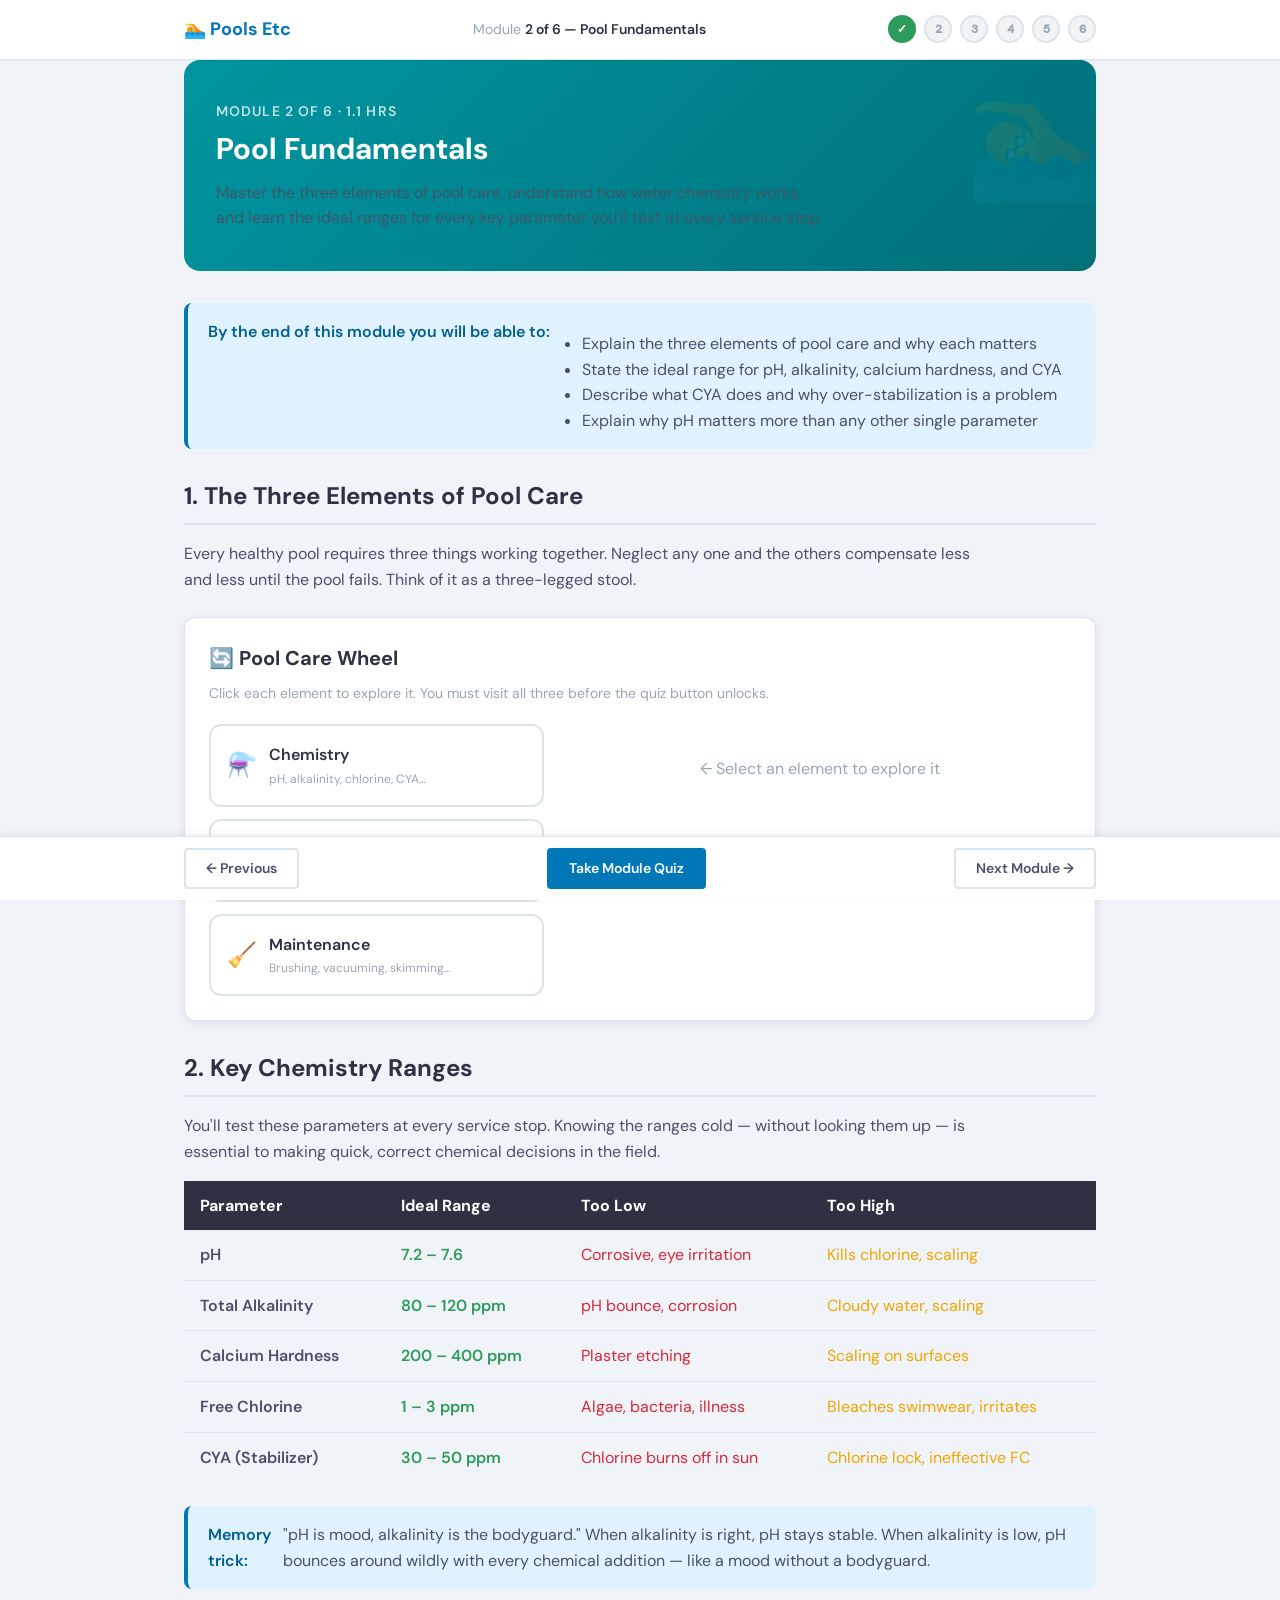
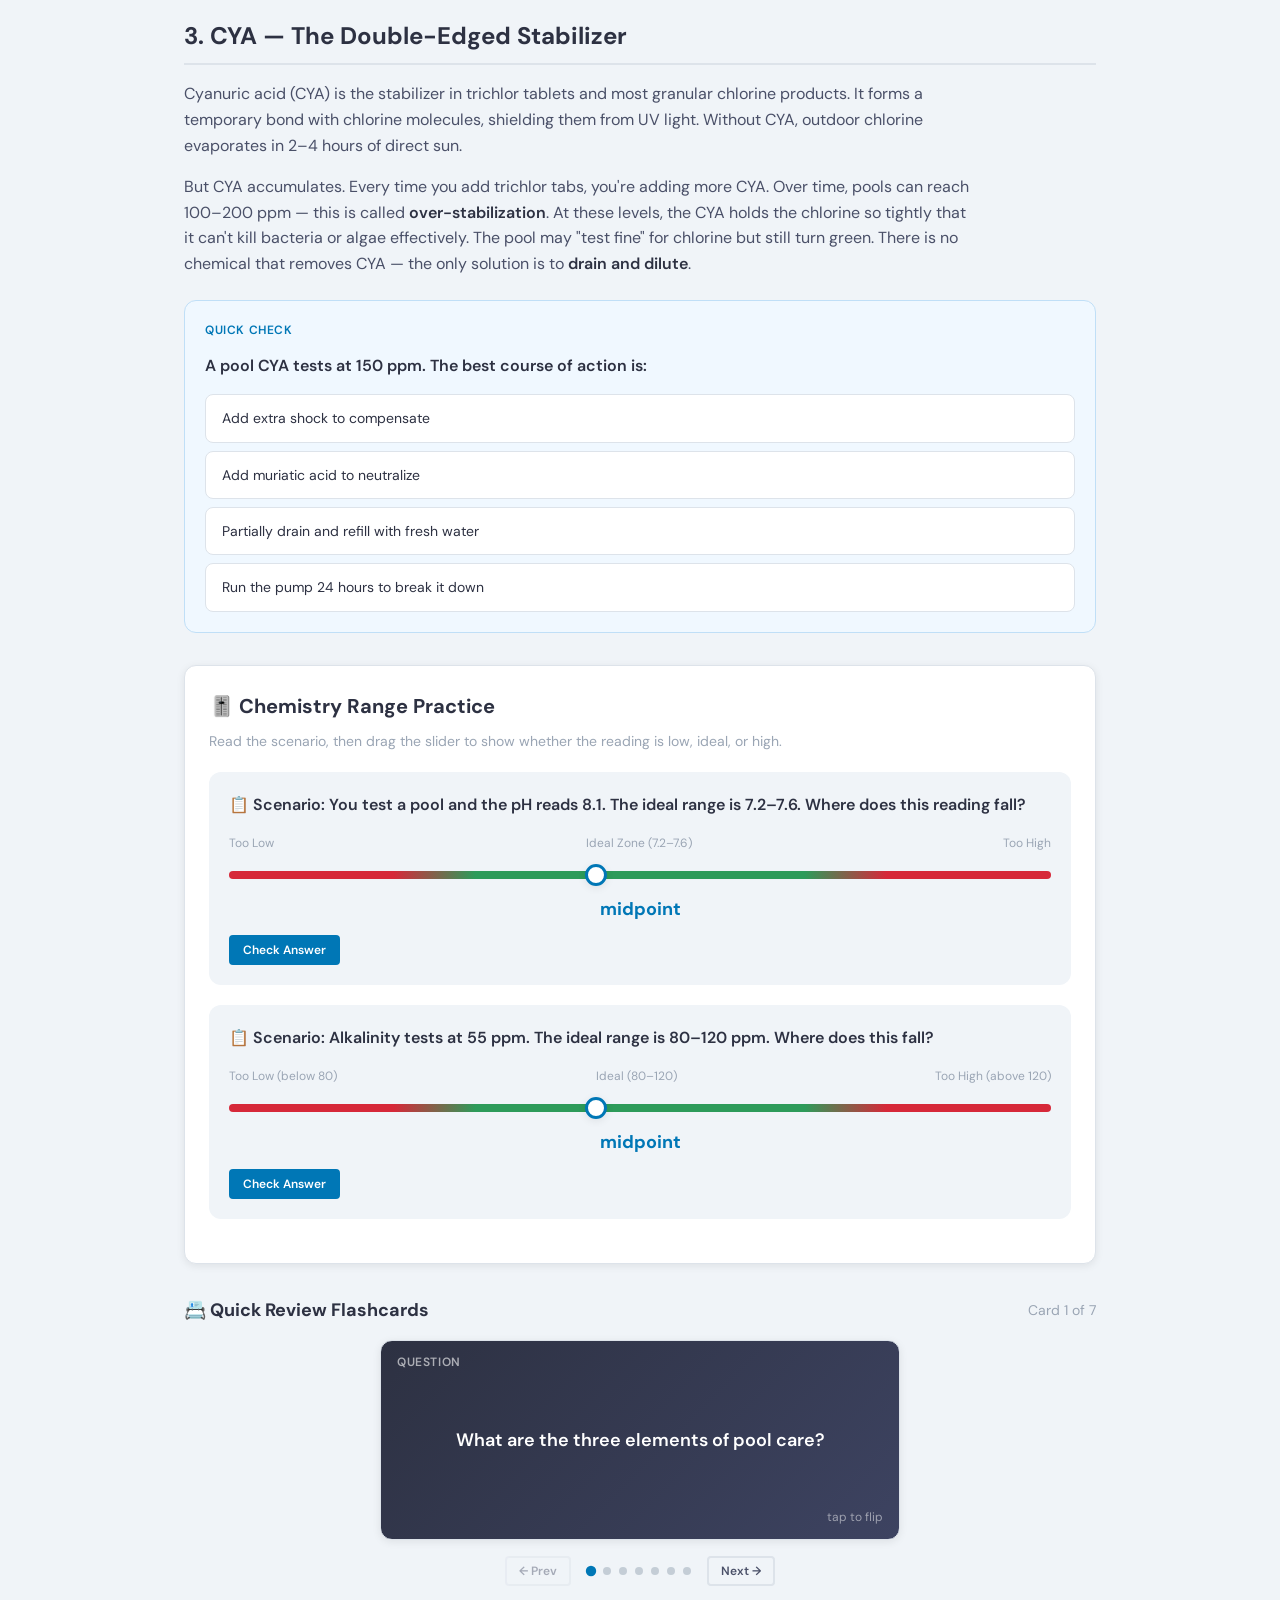
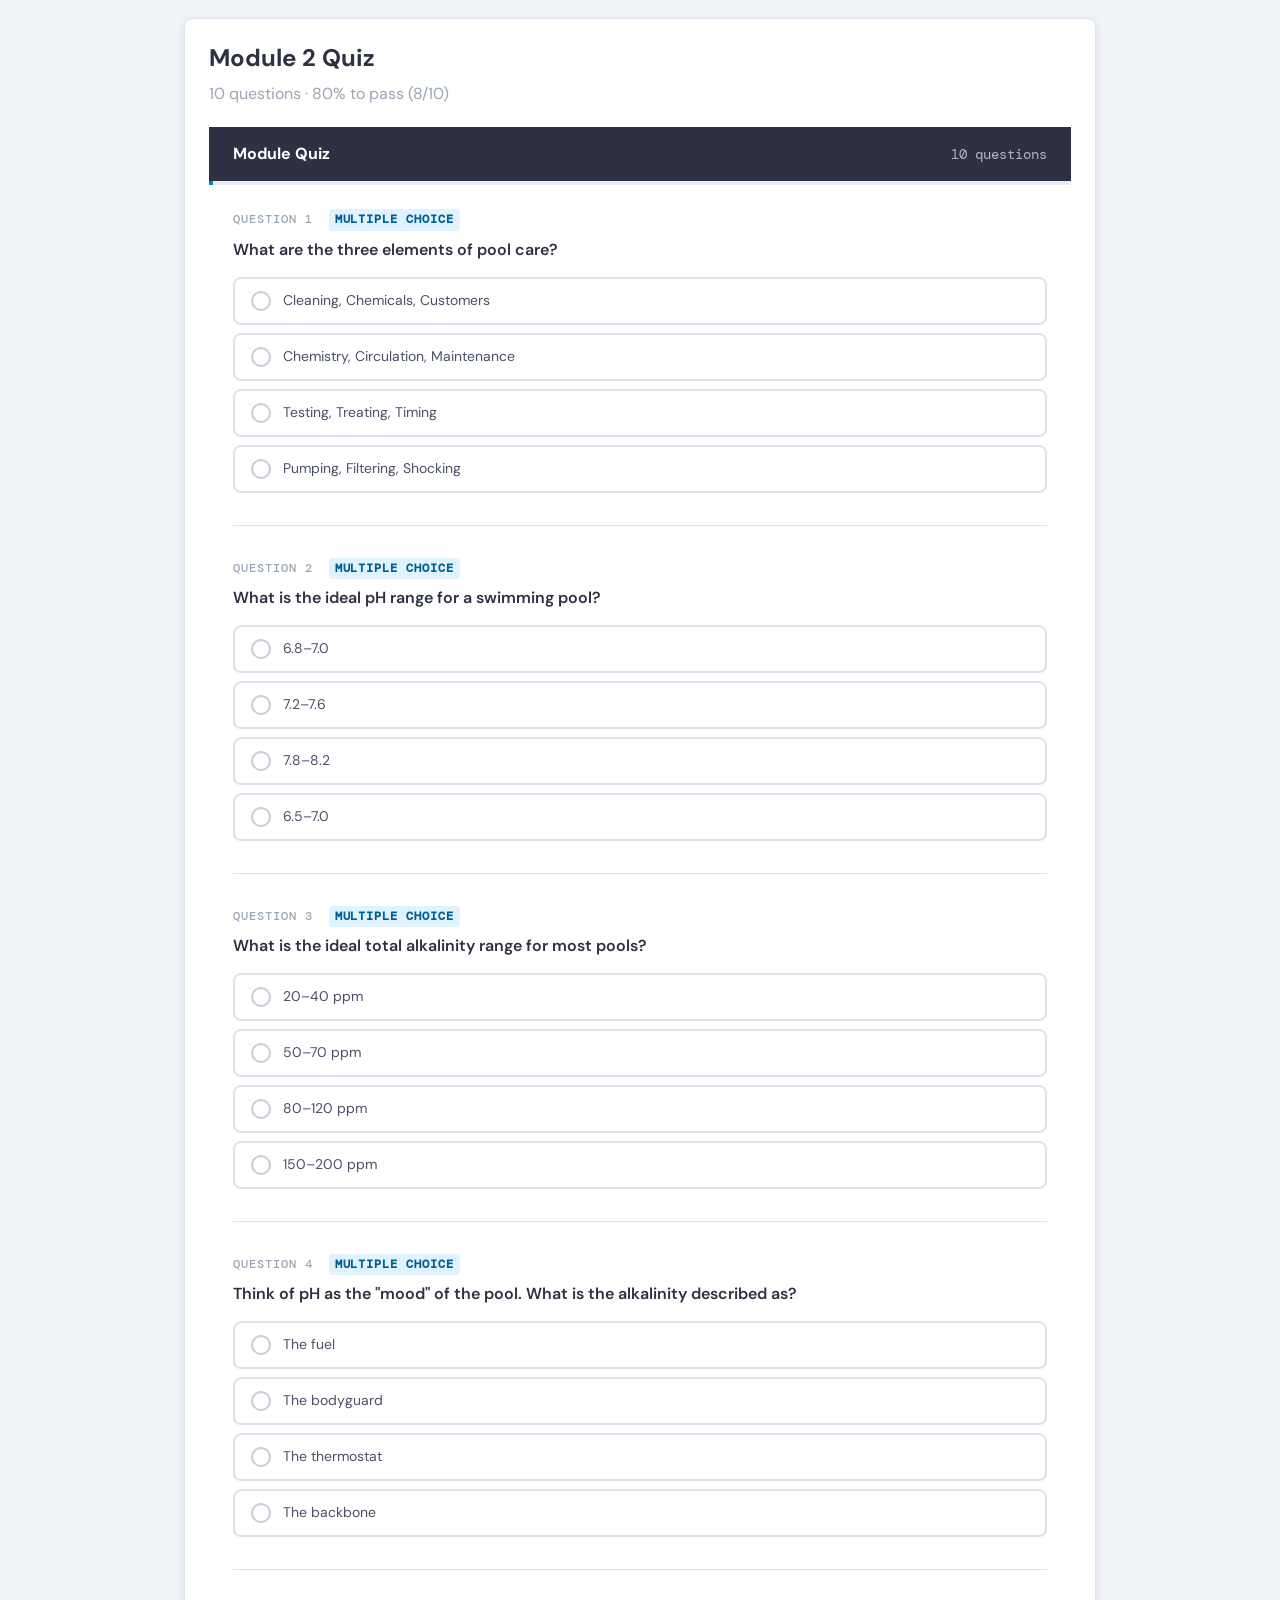
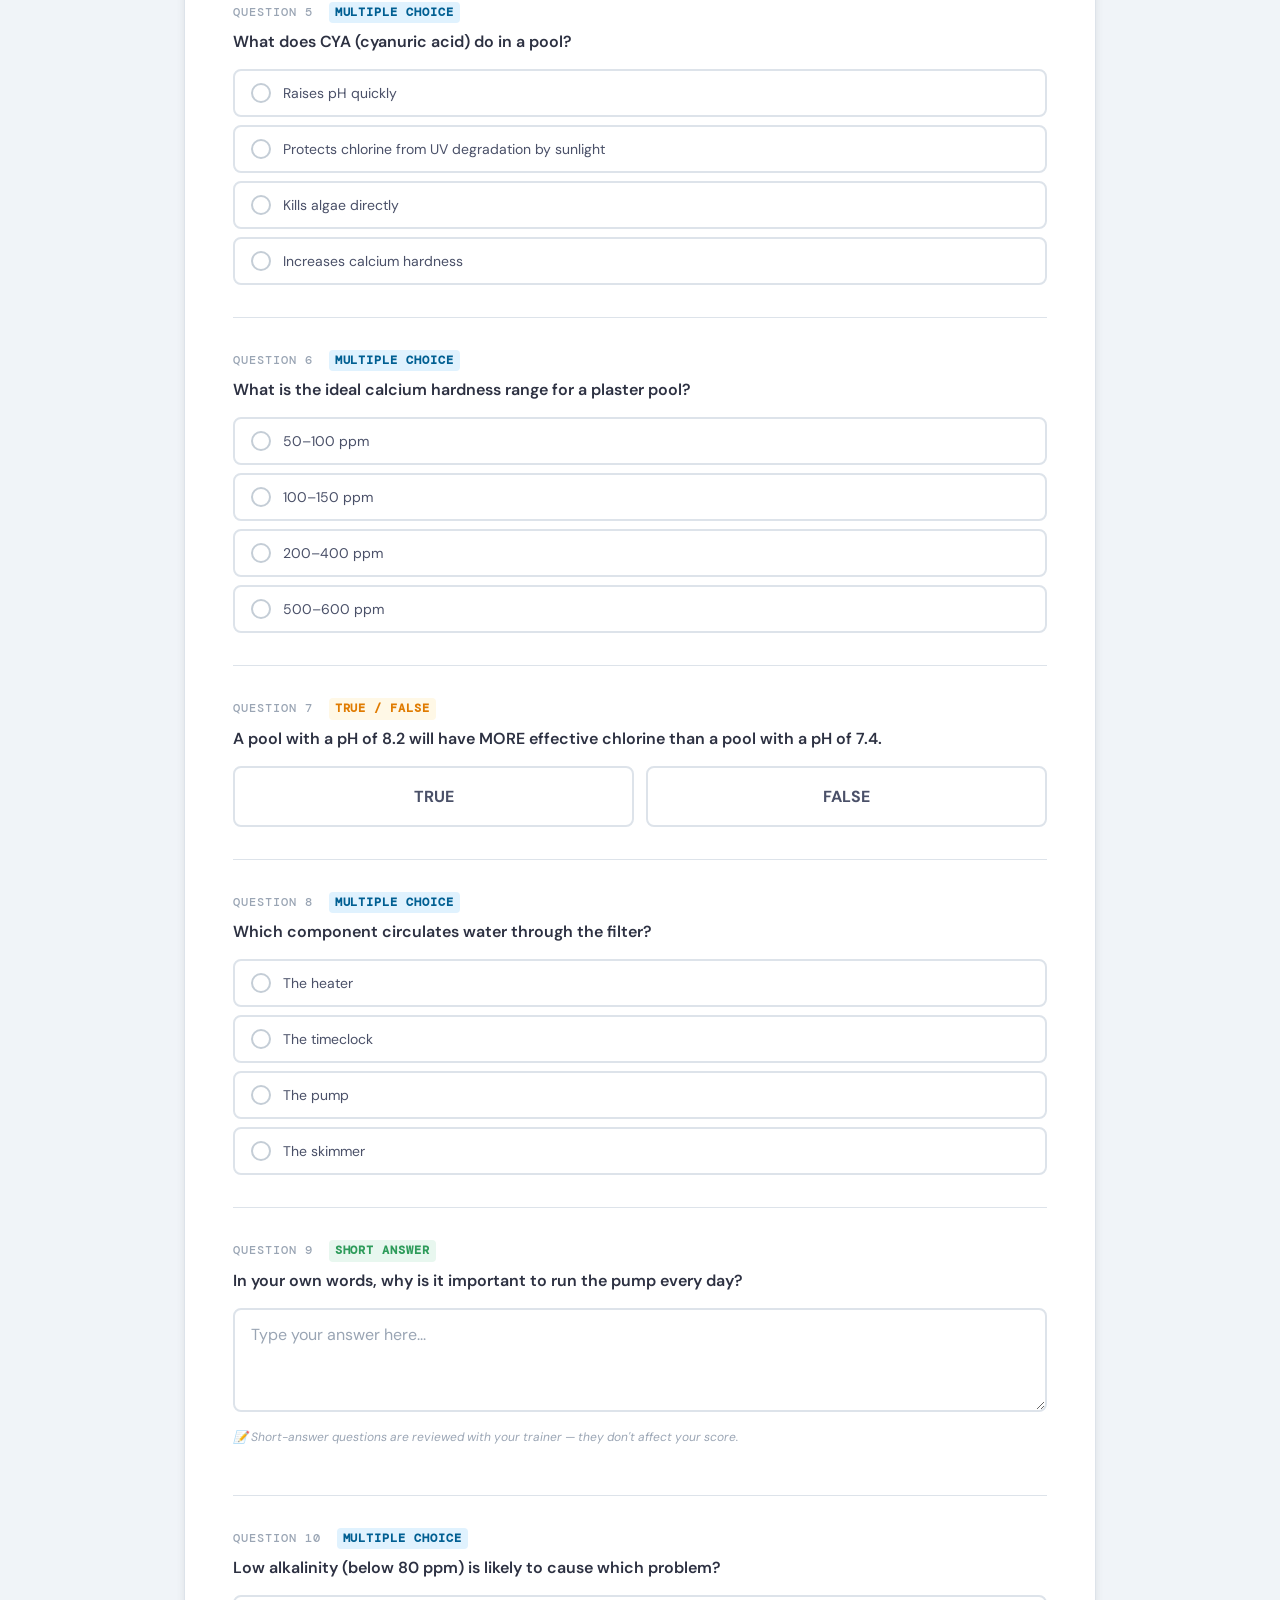
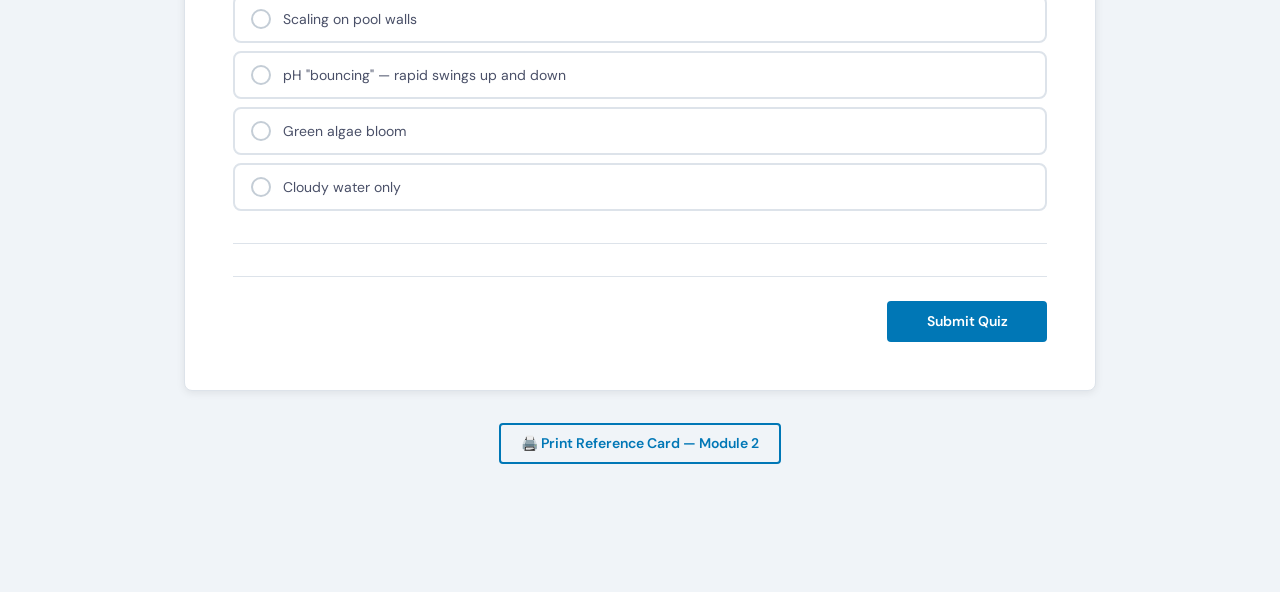
==== modules/module-2.html @ 1a56aa0c "Complete training portal: all 6 modules, quiz engine, interactives, reference cards Phase 0-6 implem" ====
<!DOCTYPE html>
<html lang="en">
<head>
  <meta charset="UTF-8" />
  <meta name="viewport" content="width=device-width, initial-scale=1.0" />
  <title>Module 2 — Pool Fundamentals | Pools Etc Training</title>
  <link rel="stylesheet" href="../assets/css/base.css" />
  <link rel="stylesheet" href="../assets/css/components.css" />
  <link rel="stylesheet" href="../assets/css/quiz.css" />
  <link rel="stylesheet" href="../assets/css/interactive.css" />
  <link rel="stylesheet" href="../assets/css/print.css" />
</head>
<body>

<div id="nav-root"></div>

<div class="page-wrapper">
  <div class="container">

    <!-- Hero Banner -->
    <div class="module-hero" style="background: linear-gradient(135deg, var(--module-2) 0%, #006f78 100%); border-radius: var(--radius-xl); padding: var(--space-10) var(--space-8); margin-bottom: var(--space-8); color:white; position:relative; overflow:hidden;">
      <div style="position:relative; z-index:1;">
        <div style="font-size:var(--text-sm); font-weight:600; text-transform:uppercase; letter-spacing:.08em; opacity:.75; margin-bottom:var(--space-2);">Module 2 of 6 · 1.1 hrs</div>
        <h1 style="color:white; margin-bottom:var(--space-3); font-size:var(--text-3xl);">Pool Fundamentals</h1>
        <p style="opacity:.9; margin:0; max-width:56ch;">Master the three elements of pool care, understand how water chemistry works, and learn the ideal ranges for every key parameter you'll test at every service stop.</p>
      </div>
      <div style="position:absolute; right:-20px; top:-20px; font-size:120px; opacity:.08; pointer-events:none; z-index:0;">🏊</div>
    </div>

    <!-- Learning Objectives -->
    <div class="callout callout-info" style="margin-bottom: var(--space-8);">
      <strong>By the end of this module you will be able to:</strong>
      <ul style="margin-top:var(--space-3); padding-left:var(--space-5); list-style:disc;">
        <li>Explain the three elements of pool care and why each matters</li>
        <li>State the ideal range for pH, alkalinity, calcium hardness, and CYA</li>
        <li>Describe what CYA does and why over-stabilization is a problem</li>
        <li>Explain why pH matters more than any other single parameter</li>
      </ul>
    </div>

    <!-- Section 1: Three Elements -->
    <div class="content-section" id="section-three" style="margin-bottom:var(--space-8);">
      <h2>1. The Three Elements of Pool Care</h2>
      <p>Every healthy pool requires three things working together. Neglect any one and the others compensate less and less until the pool fails. Think of it as a three-legged stool.</p>

      <div class="interactive-section" style="margin:var(--space-6) 0;">
        <div class="interactive-section__title">🔄 Pool Care Wheel</div>
        <div class="interactive-section__subtitle">Click each element to explore it. You must visit all three before the quiz button unlocks.</div>
        <div class="wheel-layout">
          <div class="wheel-segments" id="wheel-segments">
            <button class="wheel-segment-btn" id="wseg-chemistry" onclick="showWheel('chemistry')">
              <span class="wheel-segment-icon">⚗️</span>
              <div>
                <div class="wheel-segment-label">Chemistry</div>
                <div style="font-size:var(--text-xs); color:var(--color-locked); margin-top:2px;">pH, alkalinity, chlorine, CYA…</div>
              </div>
            </button>
            <button class="wheel-segment-btn" id="wseg-circulation" onclick="showWheel('circulation')">
              <span class="wheel-segment-icon">🔄</span>
              <div>
                <div class="wheel-segment-label">Circulation</div>
                <div style="font-size:var(--text-xs); color:var(--color-locked); margin-top:2px;">Pump, filter, returns, flow rate…</div>
              </div>
            </button>
            <button class="wheel-segment-btn" id="wseg-maintenance" onclick="showWheel('maintenance')">
              <span class="wheel-segment-icon">🧹</span>
              <div>
                <div class="wheel-segment-label">Maintenance</div>
                <div style="font-size:var(--text-xs); color:var(--color-locked); margin-top:2px;">Brushing, vacuuming, skimming…</div>
              </div>
            </button>
          </div>
          <div id="wheel-panel-area">
            <div class="wheel-panel" id="wp-chemistry">
              <div class="wheel-panel__title">⚗️ Chemistry</div>
              <p>Balanced chemistry keeps the water safe for swimmers and protects equipment. The key parameters are pH, total alkalinity, calcium hardness, free chlorine, and CYA. When chemistry is off, everything else suffers — cloudy water, algae, scale, corrosion.</p>
              <p><strong>pH is the most important single parameter.</strong> It directly controls how effective your chlorine is. An ideal pH of 7.2–7.6 means roughly 50–60% of your chlorine is active. At pH 8.0, only ~20% is active — so you can have "enough" chlorine on paper but almost none doing work.</p>
            </div>
            <div class="wheel-panel" id="wp-circulation">
              <div class="wheel-panel__title">🔄 Circulation</div>
              <p>The pump pulls water through the skimmer and main drain, pushes it through the filter, and returns it to the pool through the return jets. <strong>Without circulation, chemistry treatments can't reach the whole pool</strong>, dead zones form, and algae blooms in corners and steps.</p>
              <p>Run the pump <strong>8–12 hours per day in summer</strong>. The timeclock controls this — check it is set correctly at every service stop. One full "turnover" of pool volume through the filter per day is the minimum goal.</p>
            </div>
            <div class="wheel-panel" id="wp-maintenance">
              <div class="wheel-panel__title">🧹 Maintenance</div>
              <p>Physical maintenance removes debris, biofilm, and sediment that chemistry alone can't handle. Skimming removes floating leaves, brushing dislodges biofilm from walls before it becomes visible algae, and vacuuming removes settled debris from the floor.</p>
              <p>Even chemically-balanced pools with good circulation will develop problems without regular mechanical cleaning. <strong>An ounce of brushing is worth a pound of algaecide.</strong></p>
            </div>
            <div id="wp-placeholder" style="text-align:center; color:var(--color-locked); padding:var(--space-8);">
              ← Select an element to explore it
            </div>
          </div>
        </div>
      </div>
    </div>

    <!-- Section 2: Chemistry Ranges -->
    <div class="content-section" id="section-chemistry" style="margin-bottom:var(--space-8);">
      <h2>2. Key Chemistry Ranges</h2>
      <p>You'll test these parameters at every service stop. Knowing the ranges cold — without looking them up — is essential to making quick, correct chemical decisions in the field.</p>

      <div style="overflow-x:auto; margin-bottom:var(--space-5);">
        <table style="width:100%; border-collapse:collapse;">
          <thead>
            <tr style="background:var(--color-dark); color:white;">
              <th style="padding:var(--space-3) var(--space-4); text-align:left;">Parameter</th>
              <th style="padding:var(--space-3) var(--space-4); text-align:left;">Ideal Range</th>
              <th style="padding:var(--space-3) var(--space-4); text-align:left;">Too Low</th>
              <th style="padding:var(--space-3) var(--space-4); text-align:left;">Too High</th>
            </tr>
          </thead>
          <tbody>
            <tr style="border-bottom:1px solid var(--border-color);">
              <td style="padding:var(--space-3) var(--space-4); font-weight:600;">pH</td>
              <td style="padding:var(--space-3) var(--space-4); color:var(--color-success); font-weight:600;">7.2 – 7.6</td>
              <td style="padding:var(--space-3) var(--space-4); color:var(--color-danger);">Corrosive, eye irritation</td>
              <td style="padding:var(--space-3) var(--space-4); color:var(--color-warning);">Kills chlorine, scaling</td>
            </tr>
            <tr style="border-bottom:1px solid var(--border-color); background:var(--color-bg);">
              <td style="padding:var(--space-3) var(--space-4); font-weight:600;">Total Alkalinity</td>
              <td style="padding:var(--space-3) var(--space-4); color:var(--color-success); font-weight:600;">80 – 120 ppm</td>
              <td style="padding:var(--space-3) var(--space-4); color:var(--color-danger);">pH bounce, corrosion</td>
              <td style="padding:var(--space-3) var(--space-4); color:var(--color-warning);">Cloudy water, scaling</td>
            </tr>
            <tr style="border-bottom:1px solid var(--border-color);">
              <td style="padding:var(--space-3) var(--space-4); font-weight:600;">Calcium Hardness</td>
              <td style="padding:var(--space-3) var(--space-4); color:var(--color-success); font-weight:600;">200 – 400 ppm</td>
              <td style="padding:var(--space-3) var(--space-4); color:var(--color-danger);">Plaster etching</td>
              <td style="padding:var(--space-3) var(--space-4); color:var(--color-warning);">Scaling on surfaces</td>
            </tr>
            <tr style="border-bottom:1px solid var(--border-color); background:var(--color-bg);">
              <td style="padding:var(--space-3) var(--space-4); font-weight:600;">Free Chlorine</td>
              <td style="padding:var(--space-3) var(--space-4); color:var(--color-success); font-weight:600;">1 – 3 ppm</td>
              <td style="padding:var(--space-3) var(--space-4); color:var(--color-danger);">Algae, bacteria, illness</td>
              <td style="padding:var(--space-3) var(--space-4); color:var(--color-warning);">Bleaches swimwear, irritates</td>
            </tr>
            <tr>
              <td style="padding:var(--space-3) var(--space-4); font-weight:600;">CYA (Stabilizer)</td>
              <td style="padding:var(--space-3) var(--space-4); color:var(--color-success); font-weight:600;">30 – 50 ppm</td>
              <td style="padding:var(--space-3) var(--space-4); color:var(--color-danger);">Chlorine burns off in sun</td>
              <td style="padding:var(--space-3) var(--space-4); color:var(--color-warning);">Chlorine lock, ineffective FC</td>
            </tr>
          </tbody>
        </table>
      </div>

      <div class="callout callout-info">
        <strong>Memory trick:</strong> "pH is mood, alkalinity is the bodyguard." When alkalinity is right, pH stays stable. When alkalinity is low, pH bounces around wildly with every chemical addition — like a mood without a bodyguard.
      </div>
    </div>

    <!-- Section 3: CYA Deep Dive -->
    <div class="content-section" id="section-cya" style="margin-bottom:var(--space-8);">
      <h2>3. CYA — The Double-Edged Stabilizer</h2>
      <p>Cyanuric acid (CYA) is the stabilizer in trichlor tablets and most granular chlorine products. It forms a temporary bond with chlorine molecules, shielding them from UV light. Without CYA, outdoor chlorine evaporates in 2–4 hours of direct sun.</p>

      <p>But CYA accumulates. Every time you add trichlor tabs, you're adding more CYA. Over time, pools can reach 100–200 ppm — this is called <strong>over-stabilization</strong>. At these levels, the CYA holds the chlorine so tightly that it can't kill bacteria or algae effectively. The pool may "test fine" for chlorine but still turn green. There is no chemical that removes CYA — the only solution is to <strong>drain and dilute</strong>.</p>

      <!-- Knowledge check -->
      <div class="knowledge-check">
        <div class="knowledge-check__label">Quick Check</div>
        <div class="knowledge-check__question">A pool CYA tests at 150 ppm. The best course of action is:</div>
        <div class="knowledge-check__choices">
          <button class="kc-choice" onclick="kcAnswer(this, false, 'There is no chemical that removes CYA. Adding shock cannot fix over-stabilization.')">Add extra shock to compensate</button>
          <button class="kc-choice" onclick="kcAnswer(this, false, 'Muriatic acid adjusts pH, not CYA. There\'s no chemical to remove CYA.')">Add muriatic acid to neutralize</button>
          <button class="kc-choice" onclick="kcAnswer(this, true, '✅ Correct! The only way to lower CYA is to drain some water and refill with fresh. CYA cannot be chemically removed.')">Partially drain and refill with fresh water</button>
          <button class="kc-choice" onclick="kcAnswer(this, false, 'Running the pump does not remove or reduce CYA.')">Run the pump 24 hours to break it down</button>
        </div>
      </div>
    </div>

    <!-- Interactive: Chemistry Sliders -->
    <div class="interactive-section" style="margin-bottom:var(--space-8);">
      <div class="interactive-section__title">🎚️ Chemistry Range Practice</div>
      <div class="interactive-section__subtitle">Read the scenario, then drag the slider to show whether the reading is low, ideal, or high.</div>

      <div class="slider-scenario">
        <div class="slider-scenario__description">📋 Scenario: You test a pool and the pH reads <strong>8.1</strong>. The ideal range is 7.2–7.6. Where does this reading fall?</div>
        <div class="range-labels">
          <span>Too Low</span><span>Ideal Zone (7.2–7.6)</span><span>Too High</span>
        </div>
        <input type="range" class="range-track" id="ph-slider" min="1" max="10" value="5"
          oninput="updateSlider('ph', this.value)"
          aria-label="pH slider"/>
        <div class="range-value-display" id="ph-display">midpoint</div>
        <button class="btn btn-primary btn-sm" style="margin-top:var(--space-3);" onclick="checkSlider('ph', 8, 'TOO HIGH — at 8.1 chlorine is only about 20% effective. Add muriatic acid to lower pH back to 7.2–7.6.')">Check Answer</button>
        <div class="slider-feedback" id="ph-feedback"></div>
      </div>

      <div class="slider-scenario" style="margin-top:var(--space-5);">
        <div class="slider-scenario__description">📋 Scenario: Alkalinity tests at <strong>55 ppm</strong>. The ideal range is 80–120 ppm. Where does this fall?</div>
        <div class="range-labels">
          <span>Too Low (below 80)</span><span>Ideal (80–120)</span><span>Too High (above 120)</span>
        </div>
        <input type="range" class="range-track" id="alk-slider" min="1" max="10" value="5"
          oninput="updateSlider('alk', this.value)"
          aria-label="Alkalinity slider"/>
        <div class="range-value-display" id="alk-display">midpoint</div>
        <button class="btn btn-primary btn-sm" style="margin-top:var(--space-3);" onclick="checkSlider('alk', 3, 'TOO LOW — at 55 ppm alkalinity is low and pH will bounce. Add sodium bicarbonate (baking soda) to raise alkalinity to 80–120 ppm.')">Check Answer</button>
        <div class="slider-feedback" id="alk-feedback"></div>
      </div>
    </div>

    <!-- Flashcard Deck -->
    <div id="module2-flashcards"></div>

    <!-- Module Quiz -->
    <div class="card" id="module-quiz" style="margin-bottom:var(--space-8);">
      <div class="card-body">
        <h2 style="margin-bottom:var(--space-2);">Module 2 Quiz</h2>
        <p style="margin-bottom:var(--space-5); color:var(--color-locked);">10 questions · 80% to pass (8/10)</p>
        <div id="quiz-container"></div>
      </div>
    </div>

    <div style="text-align:center; margin-bottom:var(--space-8);">
      <a href="../reference-cards/ref-card-2.html" class="btn btn-secondary" target="_blank">🖨️ Print Reference Card — Module 2</a>
    </div>

  </div>
</div>

<div id="footer-nav-root"></div>

<script src="../assets/js/progress.js"></script>
<script src="../assets/js/navigation.js"></script>
<script src="../assets/js/engine.js"></script>
<script src="../assets/js/interactions/flip-cards.js"></script>

<script>
  Progress.init();
  Navigation.renderHeader({ moduleNumber: 2, moduleTitle: 'Pool Fundamentals' });
  Navigation.renderFooterNav({
    prevUrl: 'module-1.html',
    nextUrl: 'module-3.html',
    quizContainerId: 'module-quiz',
    quizAlreadyPassed: Progress.getStatus('module2').quizPassed,
  });

  QuizEngine.render('module2', 'quiz-container');

  FlipCards.create({
    containerId: 'module2-flashcards',
    cards: [
      { front: 'What are the three elements of pool care?', back: 'Chemistry · Circulation · Maintenance' },
      { front: 'Ideal pH range for a pool?', back: '7.2 – 7.6' },
      { front: 'Ideal total alkalinity?', back: '80 – 120 ppm' },
      { front: 'What does CYA do?', back: 'Protects chlorine from UV degradation by sunlight (stabilizer)' },
      { front: '"pH is mood, alkalinity is ___"', back: '"The bodyguard" — alkalinity buffers pH and prevents bouncing' },
      { front: 'Ideal calcium hardness for plaster pools?', back: '200 – 400 ppm' },
      { front: 'What happens to chlorine effectiveness at pH 8.0?', back: 'Only ~20% is in active form — 5x less effective than at 7.4' },
    ],
  });

  // Pool Care Wheel logic
  var wheelVisited = new Set();
  function showWheel(segment) {
    document.querySelectorAll('.wheel-panel').forEach(function(p) { p.classList.remove('visible'); });
    document.querySelectorAll('.wheel-segment-btn').forEach(function(b) { b.classList.remove('active'); });
    document.getElementById('wp-placeholder').style.display = 'none';
    document.getElementById('wp-' + segment).classList.add('visible');
    document.getElementById('wseg-' + segment).classList.add('active');
    document.getElementById('wseg-' + segment).classList.add('visited');
    wheelVisited.add(segment);
  }

  // Slider logic
  var sliderValues = { ph: 5, alk: 5 };
  function updateSlider(id, val) {
    sliderValues[id] = parseInt(val);
    var labels = { 1:'Very Low', 2:'Low', 3:'Low', 4:'Borderline Low', 5:'Midpoint', 6:'Borderline High', 7:'High', 8:'High', 9:'Very High', 10:'Extreme' };
    document.getElementById(id + '-display').textContent = 'Position: ' + labels[val];
    document.getElementById(id + '-feedback').classList.remove('visible');
  }

  function checkSlider(id, tooHighThreshold, explanation) {
    var val = sliderValues[id];
    var fb = document.getElementById(id + '-feedback');
    fb.classList.add('visible');
    fb.classList.remove('good', 'bad');
    if (val >= tooHighThreshold) {
      fb.classList.add('bad');
      fb.textContent = explanation;
    } else if (val >= 4 && val <= 7) {
      fb.classList.add('bad');
      fb.textContent = explanation;
    } else {
      fb.classList.add('bad');
      fb.textContent = explanation;
    }
  }

  function kcAnswer(btn, isCorrect, msg) {
    var parent = btn.closest('.knowledge-check');
    var btns = parent.querySelectorAll('.kc-choice');
    btns.forEach(function(b) { b.disabled = true; if (b === btn) b.classList.add(isCorrect ? 'correct' : 'wrong'); });
    var reveal = parent.querySelector('.kc-answer-reveal');
    if (reveal) { reveal.textContent = msg; reveal.classList.add('visible'); }
  }
</script>
</body>
</html>
---- assets/css/base.css ----
@import url('https://fonts.googleapis.com/css2?family=DM+Sans:ital,opsz,wght@0,9..40,400;0,9..40,500;0,9..40,600;0,9..40,700;1,9..40,400&family=DM+Mono:wght@400;500&display=swap');

/* ============================================
   CSS CUSTOM PROPERTIES
   ============================================ */
:root {
  /* Brand Colors */
  --color-primary:       #0077B6;
  --color-primary-dark:  #005f92;
  --color-primary-light: #e0f2fe;
  --color-primary-subtle:#f0f8ff;

  --color-dark:          #2D3142;
  --color-dark-mid:      #3d4361;
  --color-body:          #4a5068;

  --color-bg:            #F0F4F8;
  --color-bg-alt:        #e8edf3;
  --color-white:         #FFFFFF;
  --color-surface:       #FFFFFF;

  --color-success:       #2D9B5A;
  --color-success-light: #e8f7ef;
  --color-warning:       #F0A500;
  --color-warning-light: #fff8e6;
  --color-danger:        #D62839;
  --color-danger-light:  #fdeaec;
  --color-locked:        #9AA5B4;
  --color-locked-light:  #f1f3f5;

  --color-teal:          #0096a0;
  --color-green:         #2D9B5A;
  --color-amber:         #e07b00;
  --color-orange:        #d95f02;
  --color-purple:        #7b2d8b;

  /* Module accent colors */
  --module-1: #0077B6;
  --module-2: #0096a0;
  --module-3: #2D9B5A;
  --module-4: #e07b00;
  --module-5: #d95f02;
  --module-6: #7b2d8b;

  /* Typography */
  --font-body:    'DM Sans', -apple-system, BlinkMacSystemFont, sans-serif;
  --font-mono:    'DM Mono', 'Courier New', monospace;

  --text-xs:   0.75rem;   /* 12px */
  --text-sm:   0.875rem;  /* 14px */
  --text-base: 1rem;      /* 16px */
  --text-lg:   1.125rem;  /* 18px */
  --text-xl:   1.25rem;   /* 20px */
  --text-2xl:  1.5rem;    /* 24px */
  --text-3xl:  1.875rem;  /* 30px */
  --text-4xl:  2.25rem;   /* 36px */

  --leading-tight:  1.25;
  --leading-snug:   1.375;
  --leading-normal: 1.6;
  --leading-loose:  1.8;

  /* Spacing Scale */
  --space-1:  0.25rem;  /* 4px */
  --space-2:  0.5rem;   /* 8px */
  --space-3:  0.75rem;  /* 12px */
  --space-4:  1rem;     /* 16px */
  --space-5:  1.25rem;  /* 20px */
  --space-6:  1.5rem;   /* 24px */
  --space-8:  2rem;     /* 32px */
  --space-10: 2.5rem;   /* 40px */
  --space-12: 3rem;     /* 48px */
  --space-16: 4rem;     /* 64px */

  /* Borders */
  --radius-sm:  4px;
  --radius-md:  8px;
  --radius-lg:  12px;
  --radius-xl:  16px;
  --radius-full: 9999px;

  --border-color:       #dde3ea;
  --border-color-dark:  #c4cdd6;

  /* Shadows */
  --shadow-xs:  0 1px 2px rgba(0,0,0,0.05);
  --shadow-sm:  0 2px 8px rgba(0,0,0,0.08);
  --shadow-md:  0 4px 16px rgba(0,0,0,0.10);
  --shadow-lg:  0 8px 32px rgba(0,0,0,0.12);
  --shadow-xl:  0 16px 48px rgba(0,0,0,0.14);

  /* Transitions */
  --transition-fast:   150ms ease;
  --transition-base:   250ms ease;
  --transition-slow:   400ms ease;

  /* Layout */
  --container-max:     960px;
  --nav-height:        60px;
  --footer-nav-height: 64px;
}

/* ============================================
   CSS RESET & NORMALIZE
   ============================================ */
*, *::before, *::after {
  box-sizing: border-box;
  margin: 0;
  padding: 0;
}

html {
  font-size: 16px;
  -webkit-text-size-adjust: 100%;
  scroll-behavior: smooth;
}

body {
  font-family: var(--font-body);
  font-size: var(--text-base);
  line-height: var(--leading-normal);
  color: var(--color-body);
  background-color: var(--color-bg);
  -webkit-font-smoothing: antialiased;
  -moz-osx-font-smoothing: grayscale;
}

img, svg, video {
  display: block;
  max-width: 100%;
}

input, button, textarea, select {
  font: inherit;
}

p, h1, h2, h3, h4, h5, h6 {
  overflow-wrap: break-word;
}

ul, ol {
  list-style: none;
}

a {
  color: var(--color-primary);
  text-decoration: none;
  transition: color var(--transition-fast);
}

a:hover {
  color: var(--color-primary-dark);
  text-decoration: underline;
}

hr {
  border: none;
  border-top: 1px solid var(--border-color);
  margin: var(--space-6) 0;
}

/* ============================================
   BASE TYPOGRAPHY
   ============================================ */
h1, h2, h3, h4 {
  font-family: var(--font-body);
  color: var(--color-dark);
  line-height: var(--leading-tight);
  font-weight: 700;
}

h1 { font-size: var(--text-3xl); margin-bottom: var(--space-4); }
h2 { font-size: var(--text-2xl); margin-bottom: var(--space-3); }
h3 { font-size: var(--text-xl);  margin-bottom: var(--space-3); }
h4 { font-size: var(--text-lg);  margin-bottom: var(--space-2); }

p {
  color: var(--color-body);
  margin-bottom: var(--space-4);
  max-width: 72ch;
}

p:last-child { margin-bottom: 0; }

strong { font-weight: 600; color: var(--color-dark); }
em     { font-style: italic; }

small {
  font-size: var(--text-sm);
  color: var(--color-locked);
}

.mono {
  font-family: var(--font-mono);
  font-size: 0.9em;
}

/* ============================================
   LAYOUT UTILITIES
   ============================================ */
.container {
  max-width: var(--container-max);
  margin-inline: auto;
  padding-inline: var(--space-6);
}

@media (max-width: 640px) {
  .container { padding-inline: var(--space-4); }
}

.page-wrapper {
  min-height: 100vh;
  padding-top: var(--nav-height);
  padding-bottom: calc(var(--footer-nav-height) + var(--space-8));
}

.page-wrapper--no-footer {
  padding-bottom: var(--space-12);
}

/* ============================================
   FLEXBOX UTILITIES
   ============================================ */
.d-flex       { display: flex; }
.d-inline-flex { display: inline-flex; }
.flex-col     { flex-direction: column; }
.flex-wrap    { flex-wrap: wrap; }
.flex-1       { flex: 1; }
.items-center { align-items: center; }
.items-start  { align-items: flex-start; }
.items-end    { align-items: flex-end; }
.justify-between { justify-content: space-between; }
.justify-center  { justify-content: center; }
.justify-end     { justify-content: flex-end; }

.gap-1  { gap: var(--space-1); }
.gap-2  { gap: var(--space-2); }
.gap-3  { gap: var(--space-3); }
.gap-4  { gap: var(--space-4); }
.gap-6  { gap: var(--space-6); }
.gap-8  { gap: var(--space-8); }

/* ============================================
   GRID UTILITIES
   ============================================ */
.grid-2 {
  display: grid;
  grid-template-columns: repeat(2, 1fr);
  gap: var(--space-6);
}

.grid-3 {
  display: grid;
  grid-template-columns: repeat(3, 1fr);
  gap: var(--space-6);
}

@media (max-width: 768px) {
  .grid-2, .grid-3 { grid-template-columns: 1fr; }
}

/* ============================================
   SPACING UTILITIES
   ============================================ */
.mt-1  { margin-top: var(--space-1); }
.mt-2  { margin-top: var(--space-2); }
.mt-3  { margin-top: var(--space-3); }
.mt-4  { margin-top: var(--space-4); }
.mt-6  { margin-top: var(--space-6); }
.mt-8  { margin-top: var(--space-8); }
.mt-12 { margin-top: var(--space-12); }

.mb-1  { margin-bottom: var(--space-1); }
.mb-2  { margin-bottom: var(--space-2); }
.mb-3  { margin-bottom: var(--space-3); }
.mb-4  { margin-bottom: var(--space-4); }
.mb-6  { margin-bottom: var(--space-6); }
.mb-8  { margin-bottom: var(--space-8); }
.mb-12 { margin-bottom: var(--space-12); }

.pt-4  { padding-top: var(--space-4); }
.pt-6  { padding-top: var(--space-6); }
.pt-8  { padding-top: var(--space-8); }
.pb-4  { padding-bottom: var(--space-4); }
.pb-6  { padding-bottom: var(--space-6); }
.pb-8  { padding-bottom: var(--space-8); }
.p-4   { padding: var(--space-4); }
.p-6   { padding: var(--space-6); }

/* ============================================
   TEXT UTILITIES
   ============================================ */
.text-center  { text-align: center; }
.text-right   { text-align: right; }
.text-left    { text-align: left; }

.text-xs    { font-size: var(--text-xs); }
.text-sm    { font-size: var(--text-sm); }
.text-base  { font-size: var(--text-base); }
.text-lg    { font-size: var(--text-lg); }
.text-xl    { font-size: var(--text-xl); }

.text-muted   { color: var(--color-locked); }
.text-success { color: var(--color-success); }
.text-danger  { color: var(--color-danger); }
.text-primary { color: var(--color-primary); }
.text-dark    { color: var(--color-dark); }

.font-medium  { font-weight: 500; }
.font-semibold { font-weight: 600; }
.font-bold    { font-weight: 700; }

.truncate {
  overflow: hidden;
  text-overflow: ellipsis;
  white-space: nowrap;
}

/* ============================================
   ACCESSIBILITY
   ============================================ */
.visually-hidden {
  position: absolute;
  width: 1px;
  height: 1px;
  padding: 0;
  margin: -1px;
  overflow: hidden;
  clip: rect(0, 0, 0, 0);
  white-space: nowrap;
  border: 0;
}

:focus-visible {
  outline: 2px solid var(--color-primary);
  outline-offset: 2px;
  border-radius: var(--radius-sm);
}

/* ============================================
   SCROLLBAR STYLING
   ============================================ */
::-webkit-scrollbar { width: 6px; height: 6px; }
::-webkit-scrollbar-track { background: var(--color-bg); }
::-webkit-scrollbar-thumb { background: var(--border-color-dark); border-radius: 3px; }
::-webkit-scrollbar-thumb:hover { background: var(--color-locked); }
---- assets/css/components.css ----
/* ============================================
   CARDS
   ============================================ */
.card {
  background: var(--color-white);
  border-radius: var(--radius-md);
  box-shadow: var(--shadow-sm);
  border: 1px solid var(--border-color);
  overflow: hidden;
  transition: box-shadow var(--transition-base), transform var(--transition-base);
  position: relative;
}

.card:hover {
  box-shadow: var(--shadow-md);
}

.card-body {
  padding: var(--space-6);
}

.card-header {
  padding: var(--space-3) var(--space-6);
  background: var(--color-primary);
  color: white;
  display: flex;
  align-items: center;
  gap: var(--space-3);
}

.card-header .module-num {
  display: inline-flex;
  align-items: center;
  justify-content: center;
  width: 28px;
  height: 28px;
  border-radius: var(--radius-full);
  background: rgba(255,255,255,0.25);
  font-size: var(--text-sm);
  font-weight: 700;
  color: white;
  flex-shrink: 0;
}

.card-header h3,
.card-header .card-title {
  color: white;
  font-size: var(--text-base);
  font-weight: 600;
  margin: 0;
}

/* Module card — used on dashboard */
.module-card {
  background: var(--color-white);
  border-radius: var(--radius-md);
  box-shadow: var(--shadow-sm);
  border: 1px solid var(--border-color);
  overflow: hidden;
  transition: box-shadow var(--transition-base), transform var(--transition-base);
  position: relative;
  display: flex;
  flex-direction: column;
}

.module-card:hover {
  box-shadow: var(--shadow-md);
  transform: translateY(-2px);
}

.module-card.is-locked {
  opacity: 0.7;
}

.module-card.is-locked:hover {
  transform: none;
  box-shadow: var(--shadow-sm);
}

.module-card__accent {
  height: 4px;
  background: var(--color-primary);
}

.module-card__body {
  padding: var(--space-5) var(--space-6);
  flex: 1;
  display: flex;
  flex-direction: column;
}

.module-card__header {
  display: flex;
  align-items: flex-start;
  gap: var(--space-3);
  margin-bottom: var(--space-3);
}

.module-badge {
  display: inline-flex;
  align-items: center;
  justify-content: center;
  width: 40px;
  height: 40px;
  border-radius: var(--radius-md);
  font-size: var(--text-lg);
  font-weight: 700;
  color: white;
  flex-shrink: 0;
  font-family: var(--font-mono);
}

.module-card__title {
  font-size: var(--text-base);
  font-weight: 700;
  color: var(--color-dark);
  margin-bottom: var(--space-1);
  line-height: var(--leading-snug);
}

.module-card__meta {
  font-size: var(--text-xs);
  color: var(--color-locked);
  display: flex;
  align-items: center;
  gap: var(--space-2);
}

.module-card__description {
  font-size: var(--text-sm);
  color: var(--color-body);
  line-height: var(--leading-normal);
  margin-bottom: var(--space-4);
  flex: 1;
}

.module-card__footer {
  display: flex;
  align-items: center;
  justify-content: space-between;
  gap: var(--space-3);
  margin-top: auto;
  padding-top: var(--space-4);
  border-top: 1px solid var(--border-color);
}

.module-card__score {
  font-family: var(--font-mono);
  font-size: var(--text-xs);
  font-weight: 500;
  color: var(--color-success);
  background: var(--color-success-light);
  padding: var(--space-1) var(--space-2);
  border-radius: var(--radius-sm);
}

/* Lock overlay */
.module-lock-overlay {
  position: absolute;
  inset: 0;
  background: rgba(240, 244, 248, 0.6);
  backdrop-filter: blur(1px);
  display: flex;
  align-items: center;
  justify-content: center;
  border-radius: var(--radius-md);
  z-index: 2;
  pointer-events: none;
}

.module-lock-overlay .lock-icon {
  width: 36px;
  height: 36px;
  color: var(--color-locked);
  opacity: 0.7;
}

/* ============================================
   BUTTONS
   ============================================ */
.btn {
  display: inline-flex;
  align-items: center;
  justify-content: center;
  gap: var(--space-2);
  padding: var(--space-2) var(--space-5);
  border-radius: var(--radius-sm);
  font-size: var(--text-sm);
  font-weight: 600;
  font-family: var(--font-body);
  line-height: 1.5;
  cursor: pointer;
  border: 2px solid transparent;
  text-decoration: none;
  transition: all var(--transition-fast);
  white-space: nowrap;
  user-select: none;
}

.btn:focus-visible {
  outline: 2px solid var(--color-primary);
  outline-offset: 2px;
}

.btn:disabled,
.btn[disabled] {
  opacity: 0.45;
  cursor: not-allowed;
  pointer-events: none;
}

.btn-primary {
  background: var(--color-primary);
  color: white;
  border-color: var(--color-primary);
}

.btn-primary:hover {
  background: var(--color-primary-dark);
  border-color: var(--color-primary-dark);
  color: white;
  text-decoration: none;
  transform: translateY(-1px);
  box-shadow: 0 4px 12px rgba(0, 119, 182, 0.3);
}

.btn-primary:active {
  transform: translateY(0);
  box-shadow: none;
}

.btn-secondary {
  background: transparent;
  color: var(--color-primary);
  border-color: var(--color-primary);
}

.btn-secondary:hover {
  background: var(--color-primary-light);
  color: var(--color-primary-dark);
  text-decoration: none;
}

.btn-danger {
  background: var(--color-danger);
  color: white;
  border-color: var(--color-danger);
}

.btn-danger:hover {
  background: #b02030;
  border-color: #b02030;
  color: white;
  text-decoration: none;
}

.btn-ghost {
  background: transparent;
  color: var(--color-body);
  border-color: var(--border-color);
}

.btn-ghost:hover {
  background: var(--color-bg);
  color: var(--color-dark);
  text-decoration: none;
}

.btn-success {
  background: var(--color-success);
  color: white;
  border-color: var(--color-success);
}

.btn-success:hover {
  background: #237a47;
  border-color: #237a47;
  color: white;
  text-decoration: none;
}

.btn-sm {
  padding: var(--space-1) var(--space-3);
  font-size: var(--text-xs);
}

.btn-lg {
  padding: var(--space-3) var(--space-8);
  font-size: var(--text-base);
}

.btn-full { width: 100%; }

.btn-locked {
  background: var(--color-locked-light);
  color: var(--color-locked);
  border-color: var(--border-color);
  cursor: not-allowed;
}

/* ============================================
   BADGES
   ============================================ */
.badge {
  display: inline-flex;
  align-items: center;
  gap: var(--space-1);
  padding: 2px var(--space-2);
  border-radius: var(--radius-full);
  font-size: var(--text-xs);
  font-weight: 600;
  line-height: 1.4;
  white-space: nowrap;
}

.badge-blue {
  background: var(--color-primary-light);
  color: var(--color-primary-dark);
}

.badge-green {
  background: var(--color-success-light);
  color: var(--color-success);
}

.badge-amber {
  background: var(--color-warning-light);
  color: var(--color-amber);
}

.badge-red {
  background: var(--color-danger-light);
  color: var(--color-danger);
}

.badge-gray {
  background: var(--color-locked-light);
  color: var(--color-locked);
}

/* ============================================
   CALLOUT BOXES
   ============================================ */
.callout {
  padding: var(--space-4) var(--space-5);
  border-radius: var(--radius-md);
  border-left: 4px solid;
  margin: var(--space-6) 0;
  display: flex;
  gap: var(--space-3);
}

.callout-icon {
  font-size: var(--text-lg);
  flex-shrink: 0;
  margin-top: 1px;
}

.callout-content { flex: 1; }

.callout-content p:last-child { margin-bottom: 0; }

.callout-info {
  background: var(--color-primary-light);
  border-color: var(--color-primary);
}

.callout-info .callout-icon,
.callout-info strong { color: var(--color-primary-dark); }

.callout-warning {
  background: var(--color-warning-light);
  border-color: var(--color-warning);
}

.callout-warning .callout-icon,
.callout-warning strong { color: var(--color-amber); }

.callout-danger {
  background: var(--color-danger-light);
  border-color: var(--color-danger);
}

.callout-danger .callout-icon,
.callout-danger strong { color: var(--color-danger); }

.callout-success {
  background: var(--color-success-light);
  border-color: var(--color-success);
}

.callout-success .callout-icon,
.callout-success strong { color: var(--color-success); }

/* ============================================
   PROGRESS BAR
   ============================================ */
.progress-bar-wrap {
  background: var(--color-bg-alt);
  border-radius: var(--radius-full);
  height: 8px;
  overflow: hidden;
}

.progress-bar-fill {
  height: 100%;
  background: linear-gradient(90deg, var(--color-primary), var(--color-teal));
  border-radius: var(--radius-full);
  width: 0%;
  transition: width 0.8s cubic-bezier(0.4, 0, 0.2, 1);
}

.progress-bar-wrap.progress-lg { height: 12px; }
.progress-bar-wrap.progress-sm { height: 4px; }

/* ============================================
   NAV HEADER
   ============================================ */
.nav-header {
  position: fixed;
  top: 0;
  left: 0;
  right: 0;
  height: var(--nav-height);
  background: var(--color-white);
  border-bottom: 1px solid var(--border-color);
  box-shadow: var(--shadow-xs);
  z-index: 100;
  display: flex;
  align-items: center;
}

.nav-header__inner {
  max-width: var(--container-max);
  margin-inline: auto;
  padding-inline: var(--space-6);
  width: 100%;
  display: flex;
  align-items: center;
  gap: var(--space-4);
}

.nav-logo {
  font-size: var(--text-lg);
  font-weight: 700;
  color: var(--color-primary);
  text-decoration: none;
  white-space: nowrap;
  flex-shrink: 0;
}

.nav-logo:hover { text-decoration: none; color: var(--color-primary-dark); }

.nav-breadcrumb {
  font-size: var(--text-sm);
  color: var(--color-locked);
  flex: 1;
  text-align: center;
  white-space: nowrap;
  overflow: hidden;
  text-overflow: ellipsis;
}

.nav-breadcrumb span {
  color: var(--color-dark);
  font-weight: 600;
}

/* Progress Dots */
.progress-dots {
  display: flex;
  align-items: center;
  gap: var(--space-2);
  flex-shrink: 0;
}

.progress-dot {
  width: 28px;
  height: 28px;
  border-radius: var(--radius-full);
  display: inline-flex;
  align-items: center;
  justify-content: center;
  font-size: var(--text-xs);
  font-weight: 700;
  cursor: default;
  transition: transform var(--transition-fast), box-shadow var(--transition-fast);
  font-family: var(--font-mono);
  flex-shrink: 0;
}

.progress-dot.dot-locked {
  background: var(--color-locked-light);
  color: var(--color-locked);
  border: 2px solid var(--border-color);
}

.progress-dot.dot-active {
  background: var(--color-primary);
  color: white;
  box-shadow: 0 0 0 3px var(--color-primary-light);
}

.progress-dot.dot-complete {
  background: var(--color-success);
  color: white;
  cursor: pointer;
}

.progress-dot.dot-complete:hover {
  transform: scale(1.15);
  box-shadow: 0 2px 8px rgba(45, 155, 90, 0.4);
}

@media (max-width: 600px) {
  .nav-breadcrumb { display: none; }
  .progress-dot { width: 22px; height: 22px; font-size: 10px; }
}

/* ============================================
   STICKY FOOTER NAV
   ============================================ */
.sticky-footer-nav {
  position: fixed;
  bottom: 0;
  left: 0;
  right: 0;
  height: var(--footer-nav-height);
  background: var(--color-white);
  border-top: 1px solid var(--border-color);
  box-shadow: 0 -2px 8px rgba(0,0,0,0.06);
  z-index: 100;
  display: flex;
  align-items: center;
}

.sticky-footer-nav__inner {
  max-width: var(--container-max);
  margin-inline: auto;
  padding-inline: var(--space-6);
  width: 100%;
  display: flex;
  align-items: center;
  justify-content: space-between;
  gap: var(--space-3);
}

.footer-nav-quiz-btn {
  position: relative;
}

.footer-nav-quiz-btn .btn:not(:disabled) {
  animation: pulse-glow 2s infinite;
}

@keyframes pulse-glow {
  0%, 100% { box-shadow: 0 0 0 0 rgba(0,119,182,0); }
  50% { box-shadow: 0 0 0 6px rgba(0,119,182,0.15); }
}

/* ============================================
   HERO BANNER
   ============================================ */
.hero-banner {
  background: linear-gradient(135deg, var(--color-dark) 0%, var(--color-dark-mid) 100%);
  color: white;
  padding: var(--space-10) 0 var(--space-8);
  margin-bottom: var(--space-8);
  position: relative;
  overflow: hidden;
}

.hero-banner::before {
  content: '';
  position: absolute;
  top: -40px;
  right: -60px;
  width: 300px;
  height: 300px;
  background: radial-gradient(circle, rgba(0, 119, 182, 0.35) 0%, transparent 70%);
  pointer-events: none;
}

.hero-banner::after {
  content: '';
  position: absolute;
  bottom: -20px;
  left: 10%;
  width: 200px;
  height: 200px;
  background: radial-gradient(circle, rgba(0, 150, 160, 0.2) 0%, transparent 70%);
  pointer-events: none;
}

.hero-banner__inner {
  max-width: var(--container-max);
  margin-inline: auto;
  padding-inline: var(--space-6);
  position: relative;
  z-index: 1;
}

.hero-banner__module-num {
  display: inline-flex;
  align-items: center;
  gap: var(--space-2);
  font-size: var(--text-sm);
  font-weight: 600;
  color: rgba(255,255,255,0.65);
  margin-bottom: var(--space-2);
  letter-spacing: 0.05em;
  text-transform: uppercase;
}

.hero-banner h1 {
  color: white;
  font-size: var(--text-3xl);
  margin-bottom: var(--space-3);
}

.hero-banner__meta {
  display: flex;
  align-items: center;
  gap: var(--space-4);
  font-size: var(--text-sm);
  color: rgba(255,255,255,0.7);
}

.hero-banner__time {
  display: flex;
  align-items: center;
  gap: var(--space-1);
}

.hero-banner__progress {
  margin-top: var(--space-5);
  max-width: 400px;
}

.hero-banner__progress-label {
  font-size: var(--text-xs);
  color: rgba(255,255,255,0.6);
  margin-bottom: var(--space-2);
}

.hero-banner .progress-bar-wrap {
  background: rgba(255,255,255,0.15);
}

/* ============================================
   LEARNING OBJECTIVES
   ============================================ */
.learning-objectives {
  background: var(--color-primary-subtle);
  border: 1px solid var(--color-primary-light);
  border-radius: var(--radius-md);
  padding: var(--space-5) var(--space-6);
  margin-bottom: var(--space-8);
}

.learning-objectives h3 {
  font-size: var(--text-sm);
  font-weight: 700;
  text-transform: uppercase;
  letter-spacing: 0.08em;
  color: var(--color-primary);
  margin-bottom: var(--space-3);
}

.learning-objectives ul {
  display: flex;
  flex-direction: column;
  gap: var(--space-2);
}

.learning-objectives li {
  display: flex;
  align-items: flex-start;
  gap: var(--space-3);
  font-size: var(--text-sm);
  color: var(--color-dark);
  line-height: var(--leading-snug);
}

.learning-objectives li::before {
  content: '✓';
  color: var(--color-primary);
  font-weight: 700;
  flex-shrink: 0;
  margin-top: 1px;
}

/* ============================================
   CONTENT SECTIONS
   ============================================ */
.content-section {
  margin-bottom: var(--space-10);
}

.content-section h2 {
  font-size: var(--text-2xl);
  color: var(--color-dark);
  margin-bottom: var(--space-4);
  padding-bottom: var(--space-3);
  border-bottom: 2px solid var(--border-color);
}

.section-divider {
  border: none;
  border-top: 1px solid var(--border-color);
  margin: var(--space-8) 0;
  opacity: 0.6;
}

/* Inline knowledge check */
.inline-check {
  background: var(--color-bg-alt);
  border: 1px solid var(--border-color);
  border-radius: var(--radius-md);
  padding: var(--space-4) var(--space-5);
  margin: var(--space-6) 0;
}

.inline-check__label {
  font-size: var(--text-xs);
  font-weight: 700;
  text-transform: uppercase;
  letter-spacing: 0.08em;
  color: var(--color-locked);
  margin-bottom: var(--space-2);
}

.inline-check__question {
  font-size: var(--text-base);
  font-weight: 600;
  color: var(--color-dark);
  margin-bottom: var(--space-3);
}

.inline-check__answer {
  display: none;
  font-size: var(--text-sm);
  color: var(--color-body);
  background: var(--color-white);
  border-radius: var(--radius-sm);
  padding: var(--space-3) var(--space-4);
  border-left: 3px solid var(--color-success);
  margin-top: var(--space-3);
}

.inline-check__answer.revealed { display: block; }

/* ============================================
   FLASHCARD DECK
   ============================================ */
.flashcard-deck {
  margin: var(--space-8) 0;
}

.flashcard-deck__header {
  display: flex;
  align-items: center;
  justify-content: space-between;
  margin-bottom: var(--space-4);
}

.flashcard-deck__header h3 {
  font-size: var(--text-base);
  font-weight: 700;
  color: var(--color-dark);
  margin: 0;
}

.flashcard-deck__counter {
  font-family: var(--font-mono);
  font-size: var(--text-sm);
  color: var(--color-locked);
}

.flashcard-deck__card-area {
  perspective: 1000px;
  height: 200px;
  margin-bottom: var(--space-4);
}

.flashcard {
  width: 100%;
  height: 100%;
  position: relative;
  transform-style: preserve-3d;
  transition: transform 0.5s cubic-bezier(0.4, 0, 0.2, 1);
  cursor: pointer;
}

.flashcard.flipped {
  transform: rotateY(180deg);
}

.flashcard__face {
  position: absolute;
  inset: 0;
  backface-visibility: hidden;
  border-radius: var(--radius-md);
  display: flex;
  flex-direction: column;
  align-items: center;
  justify-content: center;
  padding: var(--space-6);
  text-align: center;
}

.flashcard__front {
  background: var(--color-white);
  border: 1px solid var(--border-color);
  box-shadow: var(--shadow-sm);
}

.flashcard__front .face-label {
  font-size: var(--text-xs);
  font-weight: 700;
  text-transform: uppercase;
  letter-spacing: 0.08em;
  color: var(--color-primary);
  margin-bottom: var(--space-3);
}

.flashcard__front .face-text {
  font-size: var(--text-lg);
  font-weight: 600;
  color: var(--color-dark);
  line-height: var(--leading-snug);
}

.flashcard__back {
  background: var(--color-primary);
  transform: rotateY(180deg);
}

.flashcard__back .face-label {
  font-size: var(--text-xs);
  font-weight: 700;
  text-transform: uppercase;
  letter-spacing: 0.08em;
  color: rgba(255,255,255,0.7);
  margin-bottom: var(--space-3);
}

.flashcard__back .face-text {
  font-size: var(--text-base);
  color: white;
  line-height: var(--leading-normal);
}

.flashcard-deck__controls {
  display: flex;
  align-items: center;
  justify-content: center;
  gap: var(--space-3);
}

.flashcard-deck__hint {
  text-align: center;
  font-size: var(--text-xs);
  color: var(--color-locked);
  margin-top: var(--space-2);
}

/* ============================================
   DASHBOARD HEADER
   ============================================ */
.dashboard-header {
  background: linear-gradient(135deg, var(--color-dark) 0%, var(--color-dark-mid) 60%, var(--color-primary-dark) 100%);
  padding: var(--space-10) 0 var(--space-8);
  margin-bottom: var(--space-8);
  position: relative;
  overflow: hidden;
}

.dashboard-header::before {
  content: '';
  position: absolute;
  inset: 0;
  background: url("data:image/svg+xml,%3Csvg width='60' height='60' viewBox='0 0 60 60' xmlns='http://www.w3.org/2000/svg'%3E%3Cg fill='none' fill-rule='evenodd'%3E%3Cg fill='%23ffffff' fill-opacity='0.03'%3E%3Cpath d='M36 34v-4h-2v4h-4v2h4v4h2v-4h4v-2h-4zm0-30V0h-2v4h-4v2h4v4h2V6h4V4h-4zM6 34v-4H4v4H0v2h4v4h2v-4h4v-2H6zM6 4V0H4v4H0v2h4v4h2V6h4V4H6z'/%3E%3C/g%3E%3C/g%3E%3C/svg%3E");
}

.dashboard-header::after {
  content: '';
  position: absolute;
  top: -80px;
  right: -80px;
  width: 400px;
  height: 400px;
  background: radial-gradient(circle, rgba(0, 119, 182, 0.25) 0%, transparent 65%);
  pointer-events: none;
}

.dashboard-header__inner {
  position: relative;
  z-index: 1;
  max-width: var(--container-max);
  margin-inline: auto;
  padding-inline: var(--space-6);
}

.dashboard-logo {
  display: inline-flex;
  align-items: center;
  gap: var(--space-3);
  margin-bottom: var(--space-2);
}

.dashboard-logo__mark {
  width: 44px;
  height: 44px;
  background: var(--color-primary);
  border-radius: var(--radius-md);
  display: flex;
  align-items: center;
  justify-content: center;
  font-size: 22px;
}

.dashboard-logo__text {
  font-size: var(--text-2xl);
  font-weight: 700;
  color: white;
}

.dashboard-tagline {
  font-size: var(--text-sm);
  color: rgba(255,255,255,0.65);
  margin-bottom: var(--space-6);
  letter-spacing: 0.03em;
}

.dashboard-progress {
  max-width: 400px;
}

.dashboard-progress__label {
  display: flex;
  align-items: center;
  justify-content: space-between;
  font-size: var(--text-sm);
  color: rgba(255,255,255,0.75);
  margin-bottom: var(--space-2);
}

.dashboard-progress__label strong {
  color: white;
  font-family: var(--font-mono);
}

/* ============================================
   INTERACTIVE SECTION WRAPPER
   ============================================ */
.interactive-section {
  background: var(--color-white);
  border: 1px solid var(--border-color);
  border-radius: var(--radius-lg);
  padding: var(--space-6);
  margin: var(--space-8) 0;
  box-shadow: var(--shadow-sm);
}

.interactive-section__header {
  display: flex;
  align-items: center;
  gap: var(--space-3);
  margin-bottom: var(--space-5);
  padding-bottom: var(--space-4);
  border-bottom: 1px solid var(--border-color);
}

.interactive-section__icon {
  width: 36px;
  height: 36px;
  background: var(--color-primary-light);
  border-radius: var(--radius-md);
  display: flex;
  align-items: center;
  justify-content: center;
  font-size: var(--text-lg);
  flex-shrink: 0;
}

.interactive-section__title {
  font-size: var(--text-base);
  font-weight: 700;
  color: var(--color-dark);
  margin: 0;
}

.interactive-section__subtitle {
  font-size: var(--text-xs);
  color: var(--color-locked);
}

/* ============================================
   KEY FACTS TABLE
   ============================================ */
.data-table {
  width: 100%;
  border-collapse: collapse;
  margin: var(--space-4) 0;
  font-size: var(--text-sm);
}

.data-table th {
  background: var(--color-dark);
  color: white;
  padding: var(--space-2) var(--space-4);
  text-align: left;
  font-weight: 600;
  font-size: var(--text-xs);
  text-transform: uppercase;
  letter-spacing: 0.06em;
}

.data-table td {
  padding: var(--space-3) var(--space-4);
  border-bottom: 1px solid var(--border-color);
  color: var(--color-body);
  vertical-align: top;
}

.data-table tr:last-child td { border-bottom: none; }

.data-table tr:hover td { background: var(--color-bg-alt); }

.data-table td:first-child { font-weight: 600; color: var(--color-dark); }

/* ============================================
   COMPLETION BANNER
   ============================================ */
.completion-banner {
  text-align: center;
  padding: var(--space-8) var(--space-6);
  background: linear-gradient(135deg, var(--color-success-light), var(--color-primary-subtle));
  border: 1px solid var(--border-color);
  border-radius: var(--radius-lg);
  margin: var(--space-8) 0;
}

.completion-banner__icon {
  font-size: 48px;
  margin-bottom: var(--space-3);
  display: block;
}

.completion-banner h2 {
  color: var(--color-success);
  margin-bottom: var(--space-2);
}

/* ============================================
   ANIMATIONS
   ============================================ */
@keyframes fade-in-up {
  from {
    opacity: 0;
    transform: translateY(16px);
  }
  to {
    opacity: 1;
    transform: translateY(0);
  }
}

@keyframes fade-in {
  from { opacity: 0; }
  to   { opacity: 1; }
}

.animate-in {
  animation: fade-in-up 0.4s ease both;
}

.animate-in-delay-1 { animation-delay: 0.1s; }
.animate-in-delay-2 { animation-delay: 0.2s; }
.animate-in-delay-3 { animation-delay: 0.3s; }
.animate-in-delay-4 { animation-delay: 0.4s; }
.animate-in-delay-5 { animation-delay: 0.5s; }
.animate-in-delay-6 { animation-delay: 0.6s; }
---- assets/css/quiz.css ----
/* ============================================
   QUIZ CONTAINER
   ============================================ */
.quiz-container {
  background: var(--color-white);
  border: 1px solid var(--border-color);
  border-radius: var(--radius-lg);
  overflow: hidden;
  margin: var(--space-8) 0;
  box-shadow: var(--shadow-sm);
}

.quiz-header {
  background: var(--color-dark);
  padding: var(--space-4) var(--space-6);
  display: flex;
  align-items: center;
  gap: var(--space-4);
}

.quiz-header h3 {
  color: white;
  font-size: var(--text-base);
  font-weight: 700;
  margin: 0;
  flex: 1;
}

.quiz-header-meta {
  font-family: var(--font-mono);
  font-size: var(--text-sm);
  color: rgba(255,255,255,0.65);
}

/* Thin progress bar */
.quiz-progress-bar {
  height: 4px;
  background: var(--color-bg-alt);
  position: relative;
}

.quiz-progress-bar__fill {
  position: absolute;
  left: 0;
  top: 0;
  height: 100%;
  background: linear-gradient(90deg, var(--color-primary), var(--color-teal));
  transition: width 0.3s ease;
  min-width: 4px;
}

/* ============================================
   QUIZ BODY
   ============================================ */
.quiz-body {
  padding: var(--space-6);
}

/* ============================================
   QUIZ QUESTION
   ============================================ */
.quiz-question {
  margin-bottom: var(--space-8);
  padding-bottom: var(--space-8);
  border-bottom: 1px solid var(--border-color);
  animation: fade-in-up 0.3s ease both;
}

.quiz-question:last-child {
  margin-bottom: 0;
  padding-bottom: 0;
  border-bottom: none;
}

.quiz-question__num {
  font-family: var(--font-mono);
  font-size: var(--text-xs);
  font-weight: 500;
  color: var(--color-locked);
  text-transform: uppercase;
  letter-spacing: 0.08em;
  margin-bottom: var(--space-2);
}

.quiz-question__type {
  display: inline-block;
  font-size: var(--text-xs);
  padding: 1px 6px;
  border-radius: var(--radius-sm);
  margin-left: var(--space-2);
  font-weight: 600;
}

.quiz-question__type--mc   { background: var(--color-primary-light); color: var(--color-primary-dark); }
.quiz-question__type--tf   { background: var(--color-warning-light);  color: var(--color-amber); }
.quiz-question__type--sa   { background: var(--color-success-light);  color: var(--color-success); }

.quiz-question__text {
  font-size: var(--text-base);
  font-weight: 600;
  color: var(--color-dark);
  line-height: var(--leading-snug);
  margin-bottom: var(--space-4);
  max-width: none;
}

/* ============================================
   MULTIPLE CHOICE
   ============================================ */
.quiz-choices {
  display: flex;
  flex-direction: column;
  gap: var(--space-2);
}

.quiz-choice {
  display: flex;
  align-items: center;
  gap: var(--space-3);
  padding: var(--space-3) var(--space-4);
  border: 2px solid var(--border-color);
  border-radius: var(--radius-md);
  cursor: pointer;
  transition: all var(--transition-fast);
  user-select: none;
  background: var(--color-white);
}

.quiz-choice:hover {
  border-color: var(--color-primary);
  background: var(--color-primary-subtle);
}

.quiz-choice.selected {
  border-color: var(--color-primary);
  background: var(--color-primary-light);
}

.quiz-choice.correct {
  border-color: var(--color-success);
  background: var(--color-success-light);
}

.quiz-choice.incorrect {
  border-color: var(--color-danger);
  background: var(--color-danger-light);
}

.quiz-choice.was-correct {
  border-color: var(--color-success);
  background: var(--color-success-light);
  opacity: 0.85;
}

.quiz-choice__indicator {
  width: 20px;
  height: 20px;
  border-radius: var(--radius-full);
  border: 2px solid var(--border-color-dark);
  display: flex;
  align-items: center;
  justify-content: center;
  flex-shrink: 0;
  transition: all var(--transition-fast);
  font-size: 11px;
}

.quiz-choice.selected .quiz-choice__indicator {
  border-color: var(--color-primary);
  background: var(--color-primary);
  color: white;
}

.quiz-choice.correct .quiz-choice__indicator {
  border-color: var(--color-success);
  background: var(--color-success);
  color: white;
}

.quiz-choice.incorrect .quiz-choice__indicator {
  border-color: var(--color-danger);
  background: var(--color-danger);
  color: white;
}

.quiz-choice.was-correct .quiz-choice__indicator {
  border-color: var(--color-success);
  background: var(--color-success);
  color: white;
}

.quiz-choice__text {
  font-size: var(--text-sm);
  color: var(--color-body);
  line-height: var(--leading-snug);
  flex: 1;
}

.quiz-choice.selected .quiz-choice__text,
.quiz-choice.correct .quiz-choice__text  { color: var(--color-dark); }
.quiz-choice.incorrect .quiz-choice__text { color: var(--color-danger); }

/* ============================================
   TRUE/FALSE BUTTONS
   ============================================ */
.quiz-tf-buttons {
  display: grid;
  grid-template-columns: 1fr 1fr;
  gap: var(--space-3);
}

.quiz-tf-btn {
  padding: var(--space-4) var(--space-6);
  border: 2px solid var(--border-color);
  border-radius: var(--radius-md);
  background: var(--color-white);
  cursor: pointer;
  font-size: var(--text-base);
  font-weight: 700;
  font-family: var(--font-body);
  transition: all var(--transition-fast);
  color: var(--color-body);
}

.quiz-tf-btn:hover {
  border-color: var(--color-primary);
  background: var(--color-primary-subtle);
  color: var(--color-primary);
}

.quiz-tf-btn.selected {
  border-color: var(--color-primary);
  background: var(--color-primary);
  color: white;
}

.quiz-tf-btn.correct {
  border-color: var(--color-success);
  background: var(--color-success);
  color: white;
}

.quiz-tf-btn.incorrect {
  border-color: var(--color-danger);
  background: var(--color-danger);
  color: white;
}

.quiz-tf-btn.was-correct {
  border-color: var(--color-success);
  background: var(--color-success-light);
  color: var(--color-success);
}

/* ============================================
   SHORT ANSWER
   ============================================ */
.sa-answer {
  width: 100%;
  padding: var(--space-3) var(--space-4);
  border: 2px solid var(--border-color);
  border-radius: var(--radius-md);
  font-family: var(--font-body);
  font-size: var(--text-base);
  color: var(--color-dark);
  background: var(--color-white);
  transition: border-color var(--transition-fast);
  resize: vertical;
  min-height: 80px;
}

.sa-answer:focus {
  outline: none;
  border-color: var(--color-primary);
  box-shadow: 0 0 0 3px rgba(0, 119, 182, 0.12);
}

.sa-answer::placeholder { color: var(--color-locked); }

.sa-note {
  font-size: var(--text-xs);
  color: var(--color-locked);
  margin-top: var(--space-2);
  font-style: italic;
}

/* ============================================
   EXPLANATION BOX (post-grading)
   ============================================ */
.quiz-explanation {
  display: none;
  margin-top: var(--space-3);
  padding: var(--space-3) var(--space-4);
  background: var(--color-bg-alt);
  border-radius: var(--radius-sm);
  font-size: var(--text-sm);
  color: var(--color-body);
  border-left: 3px solid var(--color-primary);
  line-height: var(--leading-normal);
}

.quiz-explanation.visible { display: block; }

/* ============================================
   SUBMIT / RETRY BUTTONS
   ============================================ */
.quiz-actions {
  display: flex;
  align-items: center;
  justify-content: flex-end;
  gap: var(--space-3);
  margin-top: var(--space-6);
  padding-top: var(--space-6);
  border-top: 1px solid var(--border-color);
}

.quiz-submit-btn {
  min-width: 160px;
}

.quiz-retry-btn {
  min-width: 140px;
}

/* ============================================
   RESULTS PANEL
   ============================================ */
.quiz-results {
  padding: var(--space-6);
  animation: fade-in 0.4s ease;
}

.quiz-results__summary {
  display: flex;
  align-items: center;
  gap: var(--space-6);
  margin-bottom: var(--space-6);
  padding-bottom: var(--space-6);
  border-bottom: 1px solid var(--border-color);
}

.quiz-score-circle {
  width: 96px;
  height: 96px;
  border-radius: var(--radius-full);
  display: flex;
  flex-direction: column;
  align-items: center;
  justify-content: center;
  flex-shrink: 0;
  border: 4px solid;
}

.quiz-score-circle.passed {
  border-color: var(--color-success);
  background: var(--color-success-light);
}

.quiz-score-circle.failed {
  border-color: var(--color-danger);
  background: var(--color-danger-light);
}

.quiz-score-circle__number {
  font-family: var(--font-mono);
  font-size: var(--text-2xl);
  font-weight: 700;
  line-height: 1;
}

.quiz-score-circle.passed .quiz-score-circle__number { color: var(--color-success); }
.quiz-score-circle.failed .quiz-score-circle__number { color: var(--color-danger); }

.quiz-score-circle__label {
  font-size: var(--text-xs);
  color: var(--color-locked);
  margin-top: 2px;
}

.quiz-results__verdict {
  flex: 1;
}

.quiz-results__verdict h3 {
  font-size: var(--text-xl);
  margin-bottom: var(--space-2);
}

.quiz-results__verdict.passed h3 { color: var(--color-success); }
.quiz-results__verdict.failed h3 { color: var(--color-danger); }

.quiz-results__verdict p {
  font-size: var(--text-sm);
  color: var(--color-body);
  margin: 0;
  max-width: none;
}

/* Per-question result items */
.quiz-results__items {
  display: flex;
  flex-direction: column;
  gap: var(--space-3);
  margin-bottom: var(--space-6);
}

.quiz-result-item {
  display: flex;
  gap: var(--space-3);
  padding: var(--space-3) var(--space-4);
  border-radius: var(--radius-md);
  border: 1px solid;
  font-size: var(--text-sm);
}

.quiz-result-item.correct {
  background: var(--color-success-light);
  border-color: rgba(45, 155, 90, 0.2);
}

.quiz-result-item.incorrect {
  background: var(--color-danger-light);
  border-color: rgba(214, 40, 57, 0.2);
}

.quiz-result-item.trainer-review {
  background: var(--color-warning-light);
  border-color: rgba(240, 165, 0, 0.2);
}

.quiz-result-item__icon {
  font-size: var(--text-base);
  flex-shrink: 0;
  margin-top: 1px;
}

.quiz-result-item__content { flex: 1; }

.quiz-result-item__q {
  font-weight: 600;
  color: var(--color-dark);
  margin-bottom: var(--space-1);
  line-height: var(--leading-snug);
}

.quiz-result-item__answer {
  color: var(--color-body);
  font-size: var(--text-xs);
  margin-bottom: var(--space-1);
}

.quiz-result-item__explanation {
  color: var(--color-locked);
  font-size: var(--text-xs);
  font-style: italic;
}

/* Results actions */
.quiz-results__actions {
  display: flex;
  align-items: center;
  gap: var(--space-3);
  flex-wrap: wrap;
}

@media (max-width: 480px) {
  .quiz-results__summary { flex-direction: column; align-items: flex-start; }
  .quiz-tf-buttons { grid-template-columns: 1fr; }
}
---- assets/css/interactive.css ----
/* ============================================
   INTERACTIVE COMPONENTS
   Drag-drop, flip cards, scenarios, calculator,
   clickable diagrams, chemistry sliders
   ============================================ */

/* ─────────────────────────────────────────────
   INTERACTIVE SECTION WRAPPER
   ───────────────────────────────────────────── */
.interactive-section {
  background: var(--color-surface);
  border: 1px solid var(--border-color);
  border-radius: var(--radius-lg);
  padding: var(--space-6);
  margin: var(--space-8) 0;
}

.interactive-section__title {
  font-size: var(--text-xl);
  font-weight: 700;
  color: var(--color-dark);
  margin-bottom: var(--space-2);
  display: flex;
  align-items: center;
  gap: var(--space-3);
}

.interactive-section__subtitle {
  font-size: var(--text-sm);
  color: var(--color-locked);
  margin-bottom: var(--space-5);
}

/* ─────────────────────────────────────────────
   DRAG-DROP BASE STYLES
   ───────────────────────────────────────────── */
.drag-item {
  background: white;
  border: 2px solid var(--border-color);
  border-radius: var(--radius-md);
  padding: var(--space-3) var(--space-4);
  cursor: grab;
  user-select: none;
  display: flex;
  align-items: center;
  gap: var(--space-3);
  transition: border-color var(--transition-fast), box-shadow var(--transition-fast), transform var(--transition-fast);
  font-size: var(--text-sm);
  font-weight: 500;
  color: var(--color-dark);
  min-height: 44px;
  touch-action: none;
}

.drag-item:hover {
  border-color: var(--color-primary);
  box-shadow: var(--shadow-sm);
}

.drag-item.dragging {
  opacity: 0.5;
  cursor: grabbing;
  transform: scale(1.02);
  border-color: var(--color-primary);
}

.drag-item.drag-over {
  border-color: var(--color-primary);
  background: var(--color-primary-subtle);
}

.drag-item__handle {
  color: var(--color-locked);
  font-size: 14px;
  flex-shrink: 0;
  cursor: grab;
}

.drag-item.correct {
  border-color: var(--color-success);
  background: var(--color-success-light);
  cursor: default;
}

.drag-item.incorrect {
  border-color: var(--color-danger);
  background: var(--color-danger-light);
  cursor: default;
}

.drag-item .drag-badge {
  width: 24px;
  height: 24px;
  border-radius: 50%;
  background: var(--color-primary);
  color: white;
  font-size: var(--text-xs);
  font-weight: 700;
  display: flex;
  align-items: center;
  justify-content: center;
  flex-shrink: 0;
}

/* Drop zone for ordered lists */
.drop-zone {
  min-height: 56px;
  border: 2px dashed var(--border-color-dark);
  border-radius: var(--radius-md);
  padding: var(--space-3);
  transition: border-color var(--transition-fast), background var(--transition-fast);
  display: flex;
  align-items: center;
  gap: var(--space-3);
  color: var(--color-locked);
  font-size: var(--text-sm);
}

.drop-zone.drag-over-zone {
  border-color: var(--color-primary);
  background: var(--color-primary-subtle);
}

.drop-zone.filled {
  border-style: solid;
  border-color: var(--border-color);
  background: white;
  color: var(--color-dark);
}

.drop-zone__num {
  width: 28px;
  height: 28px;
  border-radius: 50%;
  background: var(--color-bg);
  border: 1px solid var(--border-color-dark);
  display: flex;
  align-items: center;
  justify-content: center;
  font-size: var(--text-xs);
  font-weight: 700;
  color: var(--color-locked);
  flex-shrink: 0;
}

.drop-zone.filled .drop-zone__num {
  background: var(--color-primary);
  color: white;
  border-color: var(--color-primary);
}

/* Source pile for draggable items */
.drag-source-grid {
  display: grid;
  grid-template-columns: repeat(2, 1fr);
  gap: var(--space-3);
  margin-bottom: var(--space-5);
}

@media (max-width: 600px) {
  .drag-source-grid { grid-template-columns: 1fr; }
}

.drag-target-list {
  display: flex;
  flex-direction: column;
  gap: var(--space-2);
}

/* Result feedback */
.drag-result {
  margin-top: var(--space-5);
  padding: var(--space-4);
  border-radius: var(--radius-md);
  display: none;
}

.drag-result.visible { display: block; }
.drag-result.pass { background: var(--color-success-light); border: 1px solid var(--color-success); }
.drag-result.fail { background: var(--color-warning-light); border: 1px solid var(--color-warning); }

/* ─────────────────────────────────────────────
   STEP SEQUENCER (Module 3)
   ───────────────────────────────────────────── */
.sequencer-layout {
  display: grid;
  grid-template-columns: 1fr 1fr;
  gap: var(--space-6);
  align-items: start;
}

@media (max-width: 768px) {
  .sequencer-layout { grid-template-columns: 1fr; }
}

.sequencer-label {
  font-size: var(--text-xs);
  font-weight: 600;
  text-transform: uppercase;
  letter-spacing: 0.05em;
  color: var(--color-locked);
  margin-bottom: var(--space-3);
}

/* ─────────────────────────────────────────────
   SYMPTOM SORTER (Module 1)
   ───────────────────────────────────────────── */
.sorter-layout {
  display: grid;
  grid-template-columns: 1fr 1fr 1fr;
  gap: var(--space-4);
  align-items: start;
}

@media (max-width: 768px) {
  .sorter-layout { grid-template-columns: 1fr; }
}

.sorter-column {
  background: var(--color-bg);
  border: 2px dashed var(--border-color-dark);
  border-radius: var(--radius-lg);
  padding: var(--space-4);
  min-height: 200px;
}

.sorter-column.drag-over-zone {
  border-color: var(--color-primary);
  background: var(--color-primary-subtle);
}

.sorter-column__title {
  font-size: var(--text-sm);
  font-weight: 700;
  color: var(--color-dark);
  margin-bottom: var(--space-3);
  text-align: center;
}

.sorter-column.symptom-col { border-color: var(--color-danger); }
.sorter-column.non-col { border-color: var(--color-success); }
.sorter-column.symptom-col .sorter-column__title { color: var(--color-danger); }
.sorter-column.non-col .sorter-column__title { color: var(--color-success); }

.sorter-item {
  background: white;
  border: 2px solid var(--border-color);
  border-radius: var(--radius-md);
  padding: var(--space-2) var(--space-3);
  margin-bottom: var(--space-2);
  cursor: grab;
  user-select: none;
  font-size: var(--text-sm);
  font-weight: 500;
  text-align: center;
  transition: border-color var(--transition-fast), box-shadow var(--transition-fast);
  min-height: 40px;
  display: flex;
  align-items: center;
  justify-content: center;
  touch-action: none;
}

.sorter-item:hover {
  border-color: var(--color-primary);
  box-shadow: var(--shadow-sm);
}

.sorter-item.correct { border-color: var(--color-success); background: var(--color-success-light); }
.sorter-item.incorrect { border-color: var(--color-danger); background: var(--color-danger-light); }

/* WRS mnemonic reveal */
.wrs-reveal {
  display: none;
  margin-top: var(--space-5);
  text-align: center;
}

.wrs-reveal.visible { display: block; }

.wrs-cards {
  display: flex;
  gap: var(--space-4);
  justify-content: center;
  flex-wrap: wrap;
  margin-top: var(--space-4);
}

.wrs-card {
  background: linear-gradient(135deg, var(--color-primary), var(--color-primary-dark));
  color: white;
  padding: var(--space-5) var(--space-6);
  border-radius: var(--radius-lg);
  text-align: center;
  min-width: 100px;
}

.wrs-card__letter {
  font-size: var(--text-4xl);
  font-weight: 700;
  line-height: 1;
}

.wrs-card__word {
  font-size: var(--text-sm);
  margin-top: var(--space-2);
  opacity: 0.9;
}

/* ─────────────────────────────────────────────
   FLIP CARDS / FLASHCARDS
   ───────────────────────────────────────────── */
.flashcard-section {
  margin: var(--space-8) 0;
}

.flashcard-section__header {
  display: flex;
  align-items: center;
  justify-content: space-between;
  margin-bottom: var(--space-4);
  flex-wrap: wrap;
  gap: var(--space-3);
}

.flashcard-section__title {
  font-size: var(--text-lg);
  font-weight: 700;
  color: var(--color-dark);
}

.flashcard-counter {
  font-size: var(--text-sm);
  color: var(--color-locked);
}

.flashcard-stage {
  perspective: 1000px;
  max-width: 520px;
  margin: 0 auto;
  cursor: pointer;
}

.flashcard {
  position: relative;
  height: 200px;
  transform-style: preserve-3d;
  transition: transform 0.5s ease;
  border-radius: var(--radius-lg);
}

.flashcard.flipped {
  transform: rotateY(180deg);
}

.flashcard__face {
  position: absolute;
  inset: 0;
  backface-visibility: hidden;
  border-radius: var(--radius-lg);
  display: flex;
  align-items: center;
  justify-content: center;
  padding: var(--space-6);
  text-align: center;
  border: 1px solid var(--border-color);
}

.flashcard__front {
  background: linear-gradient(135deg, var(--color-dark), var(--color-dark-mid));
  color: white;
}

.flashcard__back {
  background: white;
  transform: rotateY(180deg);
  color: var(--color-dark);
  box-shadow: var(--shadow-sm);
}

.flashcard__face-label {
  position: absolute;
  top: var(--space-3);
  left: var(--space-4);
  font-size: var(--text-xs);
  font-weight: 600;
  text-transform: uppercase;
  letter-spacing: 0.05em;
  opacity: 0.6;
}

.flashcard__text {
  font-size: var(--text-lg);
  font-weight: 600;
  line-height: var(--leading-snug);
}

.flashcard__front .flashcard__text {
  color: white;
}

.flashcard__hint {
  position: absolute;
  bottom: var(--space-3);
  right: var(--space-4);
  font-size: var(--text-xs);
  opacity: 0.5;
}

.flashcard-nav {
  display: flex;
  align-items: center;
  justify-content: center;
  gap: var(--space-4);
  margin-top: var(--space-4);
}

.flashcard-nav__dots {
  display: flex;
  gap: var(--space-2);
}

.flashcard-nav__dot {
  width: 8px;
  height: 8px;
  border-radius: 50%;
  background: var(--border-color-dark);
  cursor: pointer;
  transition: background var(--transition-fast);
}

.flashcard-nav__dot.active {
  background: var(--color-primary);
  transform: scale(1.3);
}

/* ─────────────────────────────────────────────
   BRANCHING SCENARIO
   ───────────────────────────────────────────── */
.scenario-container {
  background: white;
  border: 1px solid var(--border-color);
  border-radius: var(--radius-lg);
  overflow: hidden;
}

.scenario-header {
  background: var(--color-dark);
  color: white;
  padding: var(--space-4) var(--space-6);
  display: flex;
  align-items: center;
  gap: var(--space-3);
}

.scenario-header__scene {
  font-size: var(--text-xs);
  font-weight: 600;
  text-transform: uppercase;
  letter-spacing: 0.05em;
  opacity: 0.7;
}

.scenario-header__title {
  font-size: var(--text-base);
  font-weight: 600;
}

.scenario-body {
  padding: var(--space-6);
}

.scenario-narrative {
  background: var(--color-bg);
  border-left: 3px solid var(--color-primary);
  padding: var(--space-4);
  border-radius: 0 var(--radius-md) var(--radius-md) 0;
  margin-bottom: var(--space-5);
  font-size: var(--text-base);
  color: var(--color-dark);
  line-height: var(--leading-loose);
}

.scenario-question {
  font-size: var(--text-lg);
  font-weight: 600;
  color: var(--color-dark);
  margin-bottom: var(--space-4);
}

.scenario-choices {
  display: flex;
  flex-direction: column;
  gap: var(--space-3);
}

.scenario-choice {
  background: white;
  border: 2px solid var(--border-color);
  border-radius: var(--radius-md);
  padding: var(--space-4);
  cursor: pointer;
  text-align: left;
  width: 100%;
  font-size: var(--text-sm);
  color: var(--color-dark);
  transition: border-color var(--transition-fast), background var(--transition-fast), box-shadow var(--transition-fast);
  line-height: var(--leading-normal);
  min-height: 52px;
}

.scenario-choice:hover {
  border-color: var(--color-primary);
  background: var(--color-primary-subtle);
  box-shadow: var(--shadow-sm);
}

.scenario-feedback {
  display: none;
  padding: var(--space-4);
  border-radius: var(--radius-md);
  margin-top: var(--space-4);
}

.scenario-feedback.visible { display: block; }
.scenario-feedback.correct { background: var(--color-success-light); border: 1px solid var(--color-success); }
.scenario-feedback.incorrect { background: var(--color-danger-light); border: 1px solid var(--color-danger); }

.scenario-feedback__title {
  font-weight: 700;
  margin-bottom: var(--space-2);
}

.scenario-feedback.correct .scenario-feedback__title { color: var(--color-success); }
.scenario-feedback.incorrect .scenario-feedback__title { color: var(--color-danger); }

.scenario-progress {
  display: flex;
  gap: var(--space-2);
  margin-bottom: var(--space-4);
}

.scenario-progress__dot {
  width: 10px;
  height: 10px;
  border-radius: 50%;
  background: var(--border-color-dark);
}

.scenario-progress__dot.current { background: var(--color-primary); }
.scenario-progress__dot.done { background: var(--color-success); }

.scenario-final {
  text-align: center;
  padding: var(--space-8) var(--space-6);
}

.scenario-final__title {
  font-size: var(--text-2xl);
  font-weight: 700;
  color: var(--color-success);
  margin-bottom: var(--space-4);
}

.sec-card {
  display: inline-flex;
  gap: var(--space-4);
  background: linear-gradient(135deg, var(--color-purple), #9c3fad);
  color: white;
  border-radius: var(--radius-lg);
  padding: var(--space-5) var(--space-6);
  margin: var(--space-4) 0;
  flex-wrap: wrap;
  justify-content: center;
}

.sec-letter {
  text-align: center;
}

.sec-letter__big {
  font-size: var(--text-4xl);
  font-weight: 700;
  line-height: 1;
}

.sec-letter__word {
  font-size: var(--text-xs);
  opacity: 0.85;
  margin-top: var(--space-1);
}

/* ─────────────────────────────────────────────
   CHEMICAL DOSING CALCULATOR (Module 4)
   ───────────────────────────────────────────── */
.calculator-form {
  display: grid;
  grid-template-columns: repeat(auto-fit, minmax(200px, 1fr));
  gap: var(--space-4);
  margin-bottom: var(--space-5);
}

.calc-field {
  display: flex;
  flex-direction: column;
  gap: var(--space-2);
}

.calc-field label {
  font-size: var(--text-sm);
  font-weight: 600;
  color: var(--color-dark);
}

.calc-field select,
.calc-field input[type="number"] {
  width: 100%;
  padding: var(--space-3) var(--space-4);
  border: 2px solid var(--border-color);
  border-radius: var(--radius-md);
  font-size: var(--text-base);
  color: var(--color-dark);
  background: white;
  transition: border-color var(--transition-fast);
  min-height: 44px;
}

.calc-field select:focus,
.calc-field input:focus {
  outline: none;
  border-color: var(--color-primary);
}

.calc-result {
  display: none;
  background: var(--color-primary-subtle);
  border: 2px solid var(--color-primary);
  border-radius: var(--radius-lg);
  padding: var(--space-5);
  margin-top: var(--space-4);
}

.calc-result.visible { display: block; }

.calc-result__dose {
  font-size: var(--text-2xl);
  font-weight: 700;
  color: var(--color-primary);
  margin-bottom: var(--space-3);
}

.calc-result__safety {
  background: var(--color-warning-light);
  border: 1px solid var(--color-warning);
  border-radius: var(--radius-md);
  padding: var(--space-3) var(--space-4);
  font-size: var(--text-sm);
  color: var(--color-amber);
  margin-top: var(--space-3);
}

/* ─────────────────────────────────────────────
   CHEMISTRY RANGE SLIDERS (Module 2)
   ───────────────────────────────────────────── */
.slider-scenario {
  background: var(--color-bg);
  border-radius: var(--radius-lg);
  padding: var(--space-5);
  margin-bottom: var(--space-5);
}

.slider-scenario__description {
  font-size: var(--text-base);
  font-weight: 600;
  color: var(--color-dark);
  margin-bottom: var(--space-4);
}

.range-track-wrap {
  position: relative;
  margin: var(--space-6) 0 var(--space-3);
}

.range-labels {
  display: flex;
  justify-content: space-between;
  font-size: var(--text-xs);
  color: var(--color-locked);
  margin-bottom: var(--space-2);
}

.range-track {
  width: 100%;
  height: 8px;
  border-radius: var(--radius-full);
  background: linear-gradient(
    to right,
    var(--color-danger) 0%,
    var(--color-danger) 20%,
    var(--color-success) 30%,
    var(--color-success) 70%,
    var(--color-danger) 80%,
    var(--color-danger) 100%
  );
  outline: none;
  -webkit-appearance: none;
  appearance: none;
  cursor: pointer;
}

.range-track::-webkit-slider-thumb {
  -webkit-appearance: none;
  width: 22px;
  height: 22px;
  border-radius: 50%;
  background: white;
  border: 3px solid var(--color-primary);
  box-shadow: var(--shadow-sm);
  cursor: pointer;
  transition: border-color var(--transition-fast), transform var(--transition-fast);
}

.range-track::-webkit-slider-thumb:hover {
  transform: scale(1.15);
}

.range-track:focus::-webkit-slider-thumb {
  border-color: var(--color-primary-dark);
}

.range-value-display {
  text-align: center;
  font-size: var(--text-lg);
  font-weight: 700;
  color: var(--color-primary);
  margin-top: var(--space-2);
}

.slider-feedback {
  display: none;
  padding: var(--space-3) var(--space-4);
  border-radius: var(--radius-md);
  font-size: var(--text-sm);
  margin-top: var(--space-3);
}

.slider-feedback.visible { display: block; }
.slider-feedback.good { background: var(--color-success-light); color: var(--color-success); border: 1px solid var(--color-success); }
.slider-feedback.bad  { background: var(--color-danger-light); color: var(--color-danger); border: 1px solid var(--color-danger); }

/* ─────────────────────────────────────────────
   POOL CARE WHEEL (Module 2)
   ───────────────────────────────────────────── */
.wheel-layout {
  display: grid;
  grid-template-columns: 1fr 1.5fr;
  gap: var(--space-6);
  align-items: start;
}

@media (max-width: 768px) {
  .wheel-layout { grid-template-columns: 1fr; }
}

.wheel-segments {
  display: flex;
  flex-direction: column;
  gap: var(--space-3);
}

.wheel-segment-btn {
  background: white;
  border: 2px solid var(--border-color);
  border-radius: var(--radius-lg);
  padding: var(--space-4);
  cursor: pointer;
  text-align: left;
  width: 100%;
  transition: border-color var(--transition-fast), box-shadow var(--transition-fast);
  display: flex;
  align-items: center;
  gap: var(--space-3);
  min-height: 60px;
}

.wheel-segment-btn:hover {
  border-color: var(--color-primary);
  box-shadow: var(--shadow-sm);
}

.wheel-segment-btn.active {
  border-color: var(--color-primary);
  background: var(--color-primary-subtle);
}

.wheel-segment-btn.visited {
  border-color: var(--color-success);
}

.wheel-segment-btn.visited .wheel-segment-icon { color: var(--color-success); }

.wheel-segment-icon {
  font-size: 24px;
  flex-shrink: 0;
}

.wheel-segment-label {
  font-weight: 600;
  color: var(--color-dark);
  font-size: var(--text-base);
}

.wheel-panel {
  display: none;
  background: var(--color-bg);
  border-radius: var(--radius-lg);
  padding: var(--space-5);
  animation: fade-in 0.2s ease;
}

.wheel-panel.visible { display: block; }

.wheel-panel__title {
  font-size: var(--text-xl);
  font-weight: 700;
  color: var(--color-dark);
  margin-bottom: var(--space-4);
}

/* ─────────────────────────────────────────────
   EQUIPMENT DIAGRAM (Module 5)
   ───────────────────────────────────────────── */
.diagram-layout {
  display: grid;
  grid-template-columns: 1.5fr 1fr;
  gap: var(--space-6);
  align-items: start;
}

@media (max-width: 768px) {
  .diagram-layout { grid-template-columns: 1fr; }
}

.diagram-svg-wrap {
  position: relative;
  background: #e8f4fd;
  border: 1px solid var(--border-color);
  border-radius: var(--radius-lg);
  overflow: hidden;
  padding: var(--space-4);
}

.diagram-svg-wrap svg {
  width: 100%;
  height: auto;
}

/* Hotspot buttons overlaid on SVG */
.hotspot {
  position: absolute;
  width: 32px;
  height: 32px;
  border-radius: 50%;
  background: var(--color-primary);
  border: 3px solid white;
  box-shadow: var(--shadow-sm);
  cursor: pointer;
  display: flex;
  align-items: center;
  justify-content: center;
  font-size: var(--text-xs);
  font-weight: 700;
  color: white;
  transition: background var(--transition-fast), transform var(--transition-fast);
  transform: translate(-50%, -50%);
  z-index: 2;
}

.hotspot:hover, .hotspot.active {
  background: var(--color-primary-dark);
  transform: translate(-50%, -50%) scale(1.15);
}

.diagram-info-panel {
  background: white;
  border: 1px solid var(--border-color);
  border-radius: var(--radius-lg);
  padding: var(--space-5);
  min-height: 200px;
}

.diagram-info-panel__placeholder {
  color: var(--color-locked);
  font-size: var(--text-sm);
  text-align: center;
  margin-top: var(--space-8);
}

.diagram-info-panel__title {
  font-size: var(--text-xl);
  font-weight: 700;
  color: var(--color-dark);
  margin-bottom: var(--space-3);
  display: none;
}

.diagram-info-panel__body {
  font-size: var(--text-sm);
  color: var(--color-body);
  line-height: var(--leading-loose);
  display: none;
}

.diagram-info-panel__fact {
  display: none;
  background: var(--color-primary-subtle);
  border-left: 3px solid var(--color-primary);
  padding: var(--space-3) var(--space-4);
  border-radius: 0 var(--radius-sm) var(--radius-sm) 0;
  font-size: var(--text-sm);
  color: var(--color-primary-dark);
  margin-top: var(--space-3);
}

.diagram-info-panel.active .diagram-info-panel__title,
.diagram-info-panel.active .diagram-info-panel__body,
.diagram-info-panel.active .diagram-info-panel__fact {
  display: block;
}

.diagram-info-panel.active .diagram-info-panel__placeholder {
  display: none;
}

/* Backwash decision tool */
.backwash-tool {
  background: var(--color-bg);
  border-radius: var(--radius-lg);
  padding: var(--space-5);
  margin-top: var(--space-6);
}

.backwash-tool__title {
  font-size: var(--text-lg);
  font-weight: 700;
  color: var(--color-dark);
  margin-bottom: var(--space-4);
}

.backwash-fields {
  display: grid;
  grid-template-columns: 1fr 1fr;
  gap: var(--space-4);
  margin-bottom: var(--space-4);
}

@media (max-width: 600px) {
  .backwash-fields { grid-template-columns: 1fr; }
}

.backwash-result {
  display: none;
  padding: var(--space-4);
  border-radius: var(--radius-md);
  font-weight: 600;
}

.backwash-result.visible { display: block; }
.backwash-result.yes { background: var(--color-warning-light); border: 1px solid var(--color-warning); color: var(--color-amber); }
.backwash-result.no  { background: var(--color-success-light); border: 1px solid var(--color-success); color: var(--color-success); }

/* ─────────────────────────────────────────────
   SMITH SYSTEM CARD REVEAL (Module 1)
   ───────────────────────────────────────────── */
.smith-cards-grid {
  display: grid;
  grid-template-columns: repeat(5, 1fr);
  gap: var(--space-3);
  margin-bottom: var(--space-5);
}

@media (max-width: 768px) {
  .smith-cards-grid { grid-template-columns: repeat(3, 1fr); }
}

@media (max-width: 480px) {
  .smith-cards-grid { grid-template-columns: repeat(2, 1fr); }
}

.smith-card {
  background: var(--color-dark);
  border-radius: var(--radius-lg);
  padding: var(--space-5) var(--space-3);
  text-align: center;
  cursor: pointer;
  transition: transform var(--transition-base), box-shadow var(--transition-base);
  min-height: 120px;
  display: flex;
  flex-direction: column;
  align-items: center;
  justify-content: center;
  gap: var(--space-2);
  color: white;
  position: relative;
  border: 2px solid transparent;
}

.smith-card:hover {
  transform: translateY(-2px);
  box-shadow: var(--shadow-md);
}

.smith-card.revealed {
  background: white;
  border: 2px solid var(--color-primary);
  color: var(--color-dark);
  cursor: default;
}

.smith-card__num {
  font-size: var(--text-2xl);
  font-weight: 700;
  opacity: 0.4;
}

.smith-card.revealed .smith-card__num {
  font-size: var(--text-sm);
  font-weight: 600;
  color: var(--color-primary);
  opacity: 1;
  background: var(--color-primary-subtle);
  padding: var(--space-1) var(--space-2);
  border-radius: var(--radius-full);
}

.smith-card__key {
  font-size: var(--text-sm);
  font-weight: 700;
  color: var(--color-dark);
  display: none;
}

.smith-card.revealed .smith-card__key { display: block; }

.smith-card__desc {
  font-size: var(--text-xs);
  color: var(--color-body);
  line-height: var(--leading-snug);
  display: none;
}

.smith-card.revealed .smith-card__desc { display: block; }

.smith-card__hint {
  font-size: var(--text-xs);
  opacity: 0.5;
}

.smith-card.revealed .smith-card__hint { display: none; }

/* ─────────────────────────────────────────────
   KNOWLEDGE CHECK (inline, unscored)
   ───────────────────────────────────────────── */
.knowledge-check {
  background: var(--color-primary-subtle);
  border: 1px solid #c0dff7;
  border-radius: var(--radius-lg);
  padding: var(--space-5);
  margin: var(--space-6) 0;
}

.knowledge-check__label {
  font-size: var(--text-xs);
  font-weight: 600;
  text-transform: uppercase;
  letter-spacing: 0.05em;
  color: var(--color-primary);
  margin-bottom: var(--space-3);
}

.knowledge-check__question {
  font-size: var(--text-base);
  font-weight: 600;
  color: var(--color-dark);
  margin-bottom: var(--space-4);
}

.knowledge-check__choices {
  display: flex;
  flex-direction: column;
  gap: var(--space-2);
}

.kc-choice {
  background: white;
  border: 1px solid var(--border-color);
  border-radius: var(--radius-md);
  padding: var(--space-3) var(--space-4);
  cursor: pointer;
  font-size: var(--text-sm);
  text-align: left;
  width: 100%;
  transition: border-color var(--transition-fast), background var(--transition-fast);
  min-height: 40px;
  color: var(--color-dark);
}

.kc-choice:hover { border-color: var(--color-primary); background: var(--color-primary-subtle); }
.kc-choice.correct { border-color: var(--color-success); background: var(--color-success-light); color: var(--color-success); }
.kc-choice.wrong   { border-color: var(--color-danger);  background: var(--color-danger-light);  color: var(--color-danger); }
.kc-choice.reveal  { border-color: var(--color-success); background: var(--color-success-light); color: var(--color-success); }

.kc-answer-reveal {
  display: none;
  margin-top: var(--space-3);
  font-size: var(--text-sm);
  color: var(--color-success);
  font-weight: 500;
  padding: var(--space-3);
  background: var(--color-success-light);
  border-radius: var(--radius-md);
}

.kc-answer-reveal.visible { display: block; }

/* ─────────────────────────────────────────────
   ANIMATIONS
   ───────────────────────────────────────────── */
@keyframes fade-in {
  from { opacity: 0; transform: translateY(8px); }
  to   { opacity: 1; transform: translateY(0); }
}

.animate-in {
  animation: fade-in 0.3s ease both;
}

/* ─────────────────────────────────────────────
   MOBILE TOUCH FEEDBACK
   ───────────────────────────────────────────── */
@media (hover: none) {
  .drag-item:active {
    border-color: var(--color-primary);
    box-shadow: var(--shadow-sm);
    opacity: 0.85;
  }

  .scenario-choice:active {
    border-color: var(--color-primary);
    background: var(--color-primary-subtle);
  }
}
---- assets/css/print.css ----
/* ============================================
   PRINT STYLESHEET
   Reference cards and printable content only.
   This file is loaded on all pages but only
   activates under @media print.
   ============================================ */

@media print {

  /* Page setup */
  @page {
    size: letter portrait;
    margin: 0.5in;
  }

  /* Reset screen colors for print */
  * {
    -webkit-print-color-adjust: exact !important;
    print-color-adjust: exact !important;
    color-adjust: exact !important;
  }

  /* Base print typography */
  body {
    font-family: 'Arial', sans-serif;
    font-size: 9pt;
    line-height: 1.4;
    color: #000 !important;
    background: #fff !important;
    padding: 0 !important;
    margin: 0 !important;
  }

  h1 { font-size: 13pt; font-weight: bold; margin-bottom: 6pt; }
  h2 { font-size: 11pt; font-weight: bold; margin-bottom: 4pt; }
  h3 { font-size: 10pt; font-weight: bold; margin-bottom: 3pt; }
  h4 { font-size: 9pt; font-weight: bold; margin-bottom: 2pt; }

  p  { font-size: 9pt; margin-bottom: 4pt; }
  li { font-size: 9pt; margin-bottom: 2pt; }

  /* ============================================
     HIDE SCREEN-ONLY ELEMENTS
     ============================================ */
  .nav-header,
  #nav-root,
  .sticky-footer-nav,
  #footer-nav-root,
  .quiz-container,
  .interactive-section,
  .flashcard-deck,
  .btn,
  .module-lock-overlay,
  .dashboard-header,
  .page-wrapper > .container > .module-grid,
  .hero-banner__progress,
  .inline-check__answer + .btn,
  nav,
  footer,
  .no-print {
    display: none !important;
  }

  /* ============================================
     SHOW PRINT-ONLY ELEMENTS
     ============================================ */
  .print-only {
    display: block !important;
  }

  .print-only-flex {
    display: flex !important;
  }

  /* ============================================
     REFERENCE CARD LAYOUT
     ============================================ */

  /* Reference card wrapper — fills the print page */
  .ref-card {
    width: 100%;
    max-width: none;
    padding: 0;
    margin: 0;
  }

  /* Reference card header — always on one line */
  .ref-card-header {
    display: flex !important;
    align-items: center !important;
    justify-content: space-between !important;
    padding: 6pt 0 4pt;
    border-bottom: 2pt solid #000;
    margin-bottom: 8pt;
    white-space: nowrap;
    overflow: hidden;
  }

  .ref-card-header__title {
    font-size: 12pt;
    font-weight: bold;
    color: #000 !important;
  }

  .ref-card-header__company {
    font-size: 8pt;
    color: #555 !important;
  }

  .ref-card-header__module {
    font-size: 8pt;
    color: #555 !important;
    font-style: italic;
  }

  /* Two-column body layout */
  .ref-card-body {
    columns: 2;
    column-gap: 0.25in;
    column-rule: 1px solid #ccc;
  }

  .ref-card-section {
    break-inside: avoid;
    margin-bottom: 8pt;
  }

  .ref-card-section h3 {
    font-size: 8pt;
    text-transform: uppercase;
    letter-spacing: 0.05em;
    color: #333 !important;
    border-bottom: 0.5pt solid #999;
    padding-bottom: 1pt;
    margin-bottom: 3pt;
  }

  /* Key fact boxes */
  .ref-card-box {
    border: 1pt solid #000;
    padding: 4pt 6pt;
    margin-bottom: 6pt;
    border-radius: 0;
    break-inside: avoid;
  }

  .ref-card-box.danger-box {
    border: 2pt solid #000;
    background: #f0f0f0 !important;
  }

  .ref-card-box.danger-box .box-title {
    font-weight: bold;
    font-size: 9pt;
    text-transform: uppercase;
  }

  /* Data tables in reference cards */
  .ref-card table {
    width: 100%;
    border-collapse: collapse;
    font-size: 8pt;
    break-inside: avoid;
    margin-bottom: 6pt;
  }

  .ref-card table th {
    background: #333 !important;
    color: #fff !important;
    padding: 2pt 4pt;
    font-weight: bold;
    text-align: left;
    font-size: 7.5pt;
  }

  .ref-card table td {
    padding: 2pt 4pt;
    border-bottom: 0.5pt solid #ccc;
    vertical-align: top;
  }

  .ref-card table tr:last-child td {
    border-bottom: none;
  }

  /* Checklist items */
  .ref-card-checklist {
    list-style: none;
    padding: 0;
    margin: 0;
  }

  .ref-card-checklist li {
    display: flex;
    align-items: flex-start;
    gap: 4pt;
    margin-bottom: 3pt;
    font-size: 8.5pt;
    break-inside: avoid;
  }

  .ref-card-checklist li::before {
    content: '☐';
    font-size: 9pt;
    flex-shrink: 0;
    margin-top: -1pt;
  }

  .ref-card-checklist li.numbered::before {
    content: counter(list-item) '.';
    counter-increment: list-item;
    font-weight: bold;
  }

  /* PSI log table */
  .psi-log-table {
    width: 100%;
    border-collapse: collapse;
    font-size: 7.5pt;
    margin-top: 4pt;
  }

  .psi-log-table th {
    background: #333 !important;
    color: #fff !important;
    padding: 2pt 4pt;
    font-size: 7pt;
    text-align: left;
  }

  .psi-log-table td {
    border: 0.5pt solid #999;
    height: 14pt;
    padding: 0 3pt;
  }

  /* Reference card footer */
  .ref-card-footer {
    margin-top: 8pt;
    padding-top: 4pt;
    border-top: 0.5pt solid #ccc;
    font-size: 7pt;
    color: #777 !important;
    display: flex;
    justify-content: space-between;
  }

  /* ============================================
     PAGE BREAKS
     ============================================ */
  .page-break-before {
    page-break-before: always;
    break-before: page;
  }

  .page-break-after {
    page-break-after: always;
    break-after: page;
  }

  .no-page-break {
    page-break-inside: avoid;
    break-inside: avoid;
  }

  /* ============================================
     GENERAL PRINT CLEANUP
     ============================================ */

  /* Don't print link URLs */
  a[href]::after {
    content: none !important;
  }

  /* Remove shadows */
  * {
    box-shadow: none !important;
    text-shadow: none !important;
  }

  /* Remove transitions */
  *, *::before, *::after {
    animation: none !important;
    transition: none !important;
  }

  /* Prevent orphaned headings */
  h1, h2, h3, h4 {
    page-break-after: avoid;
    break-after: avoid;
  }

  /* Container reset */
  .container,
  .page-wrapper {
    max-width: none !important;
    padding: 0 !important;
    margin: 0 !important;
  }

}
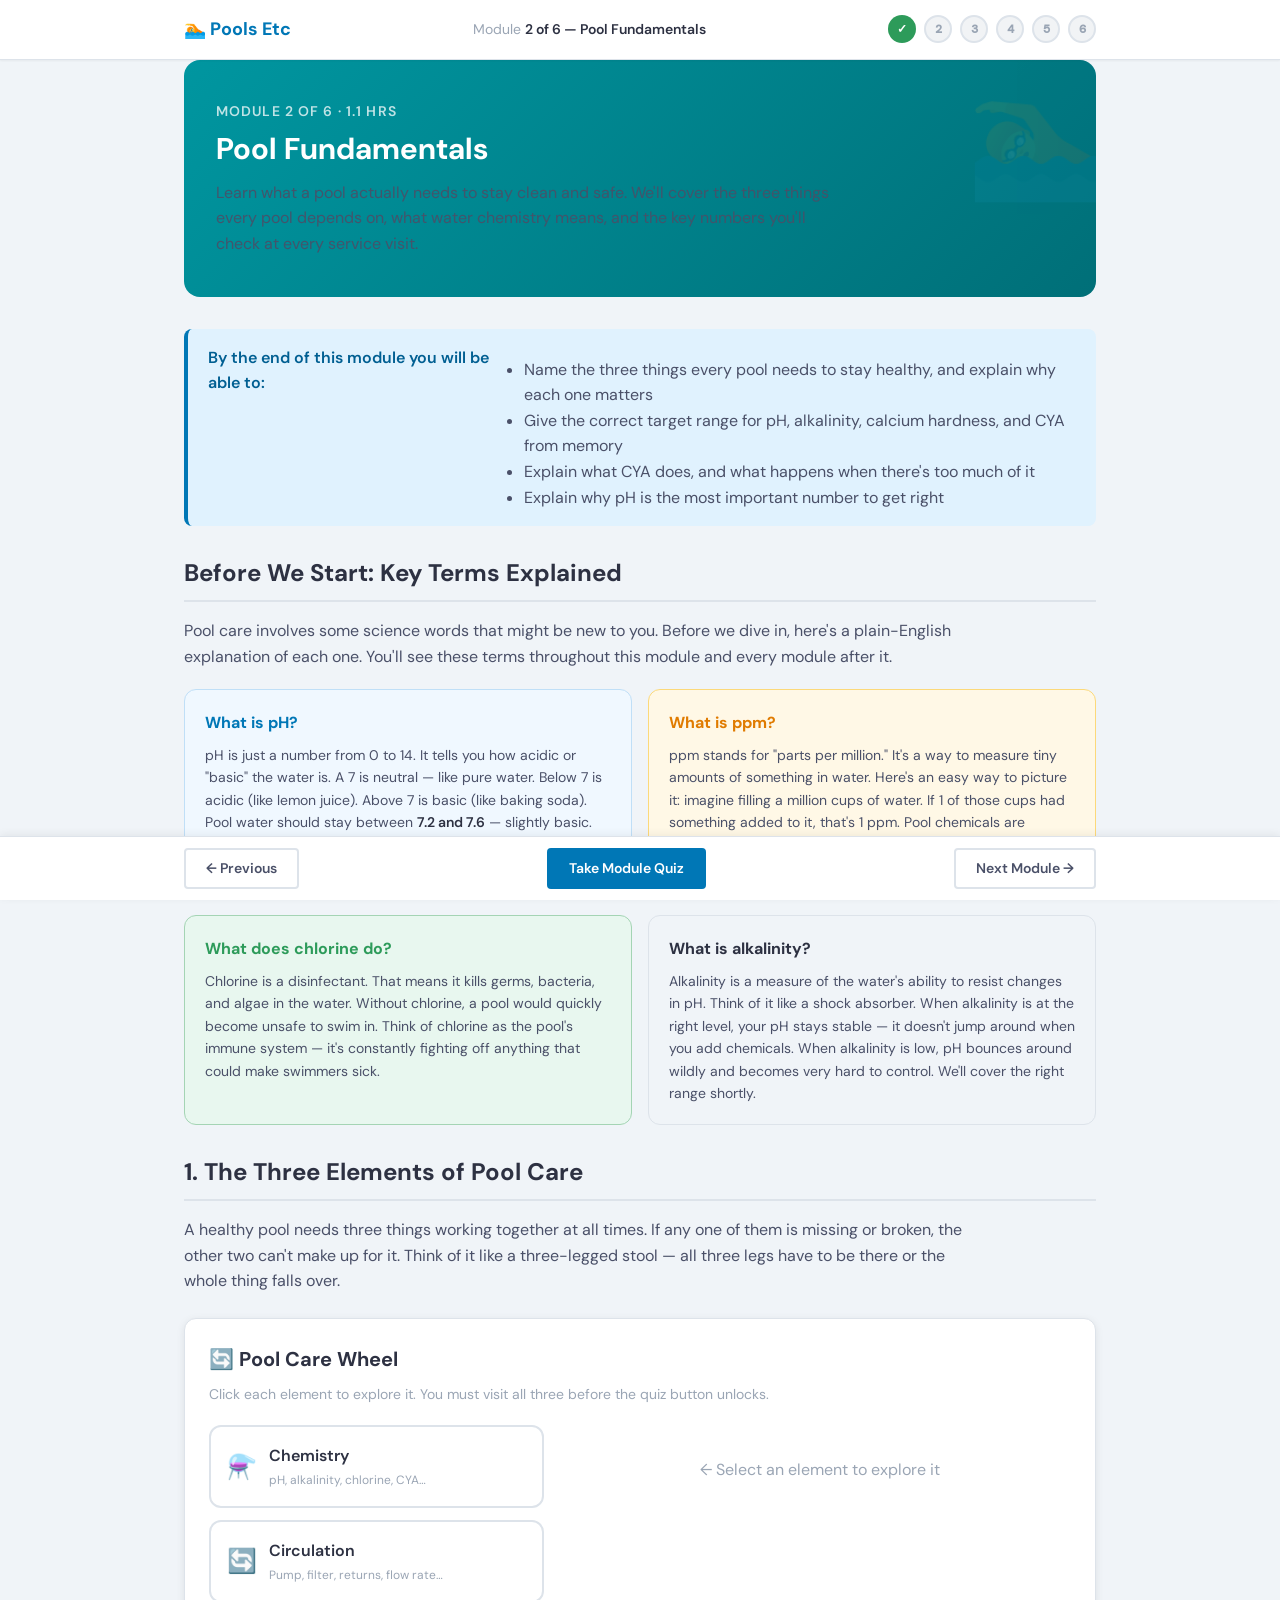
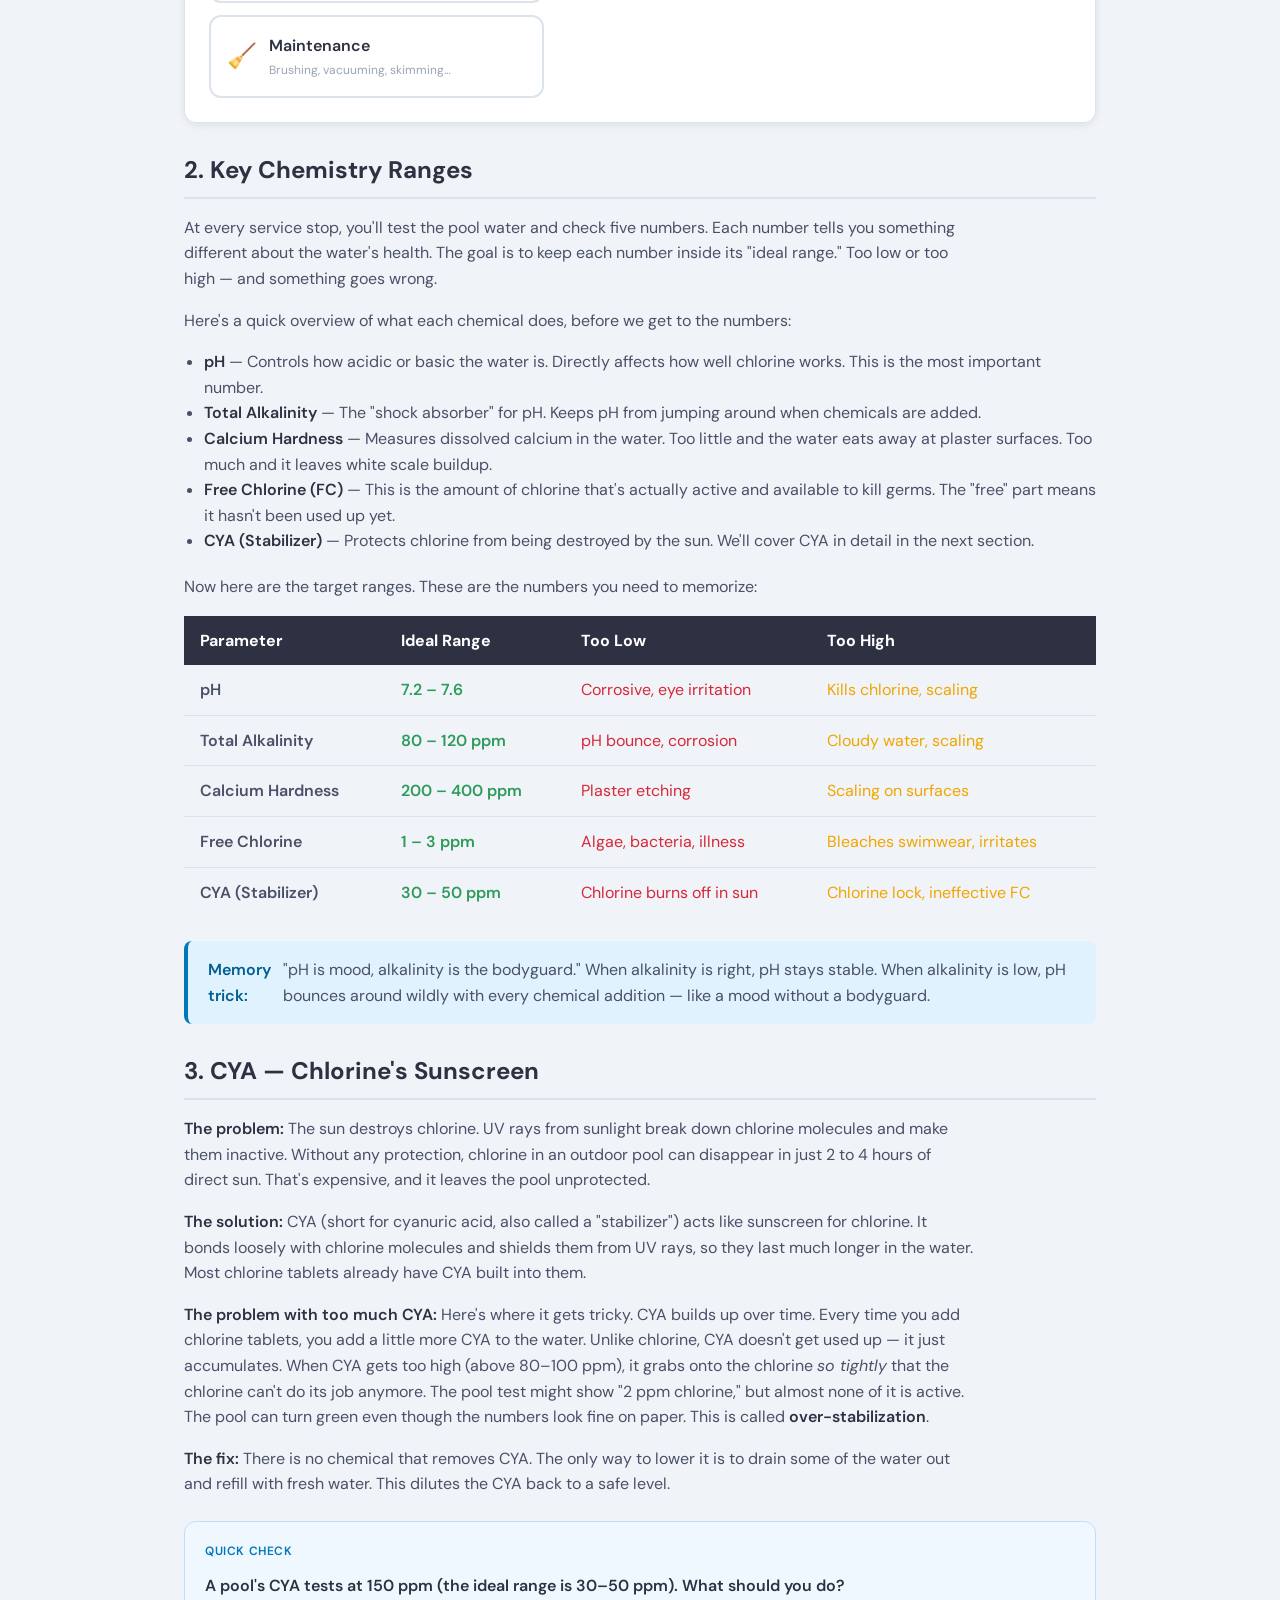
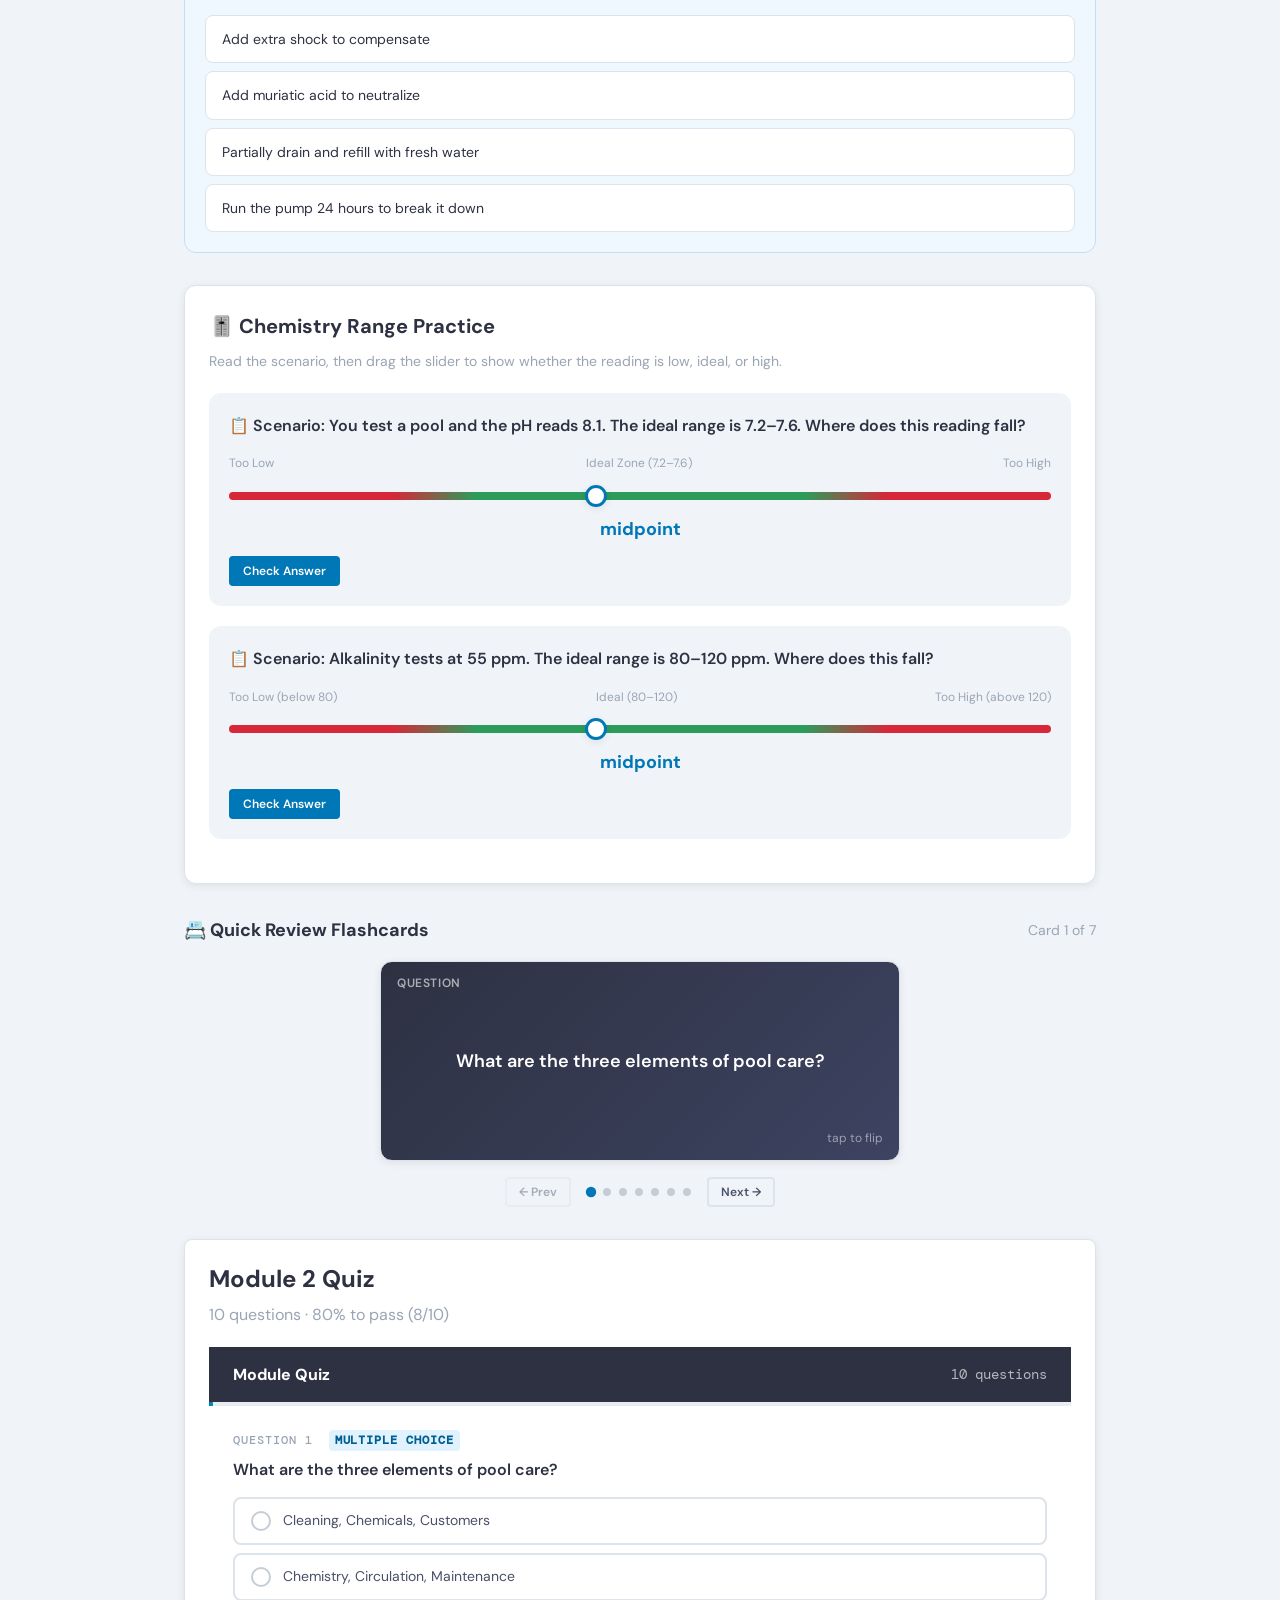
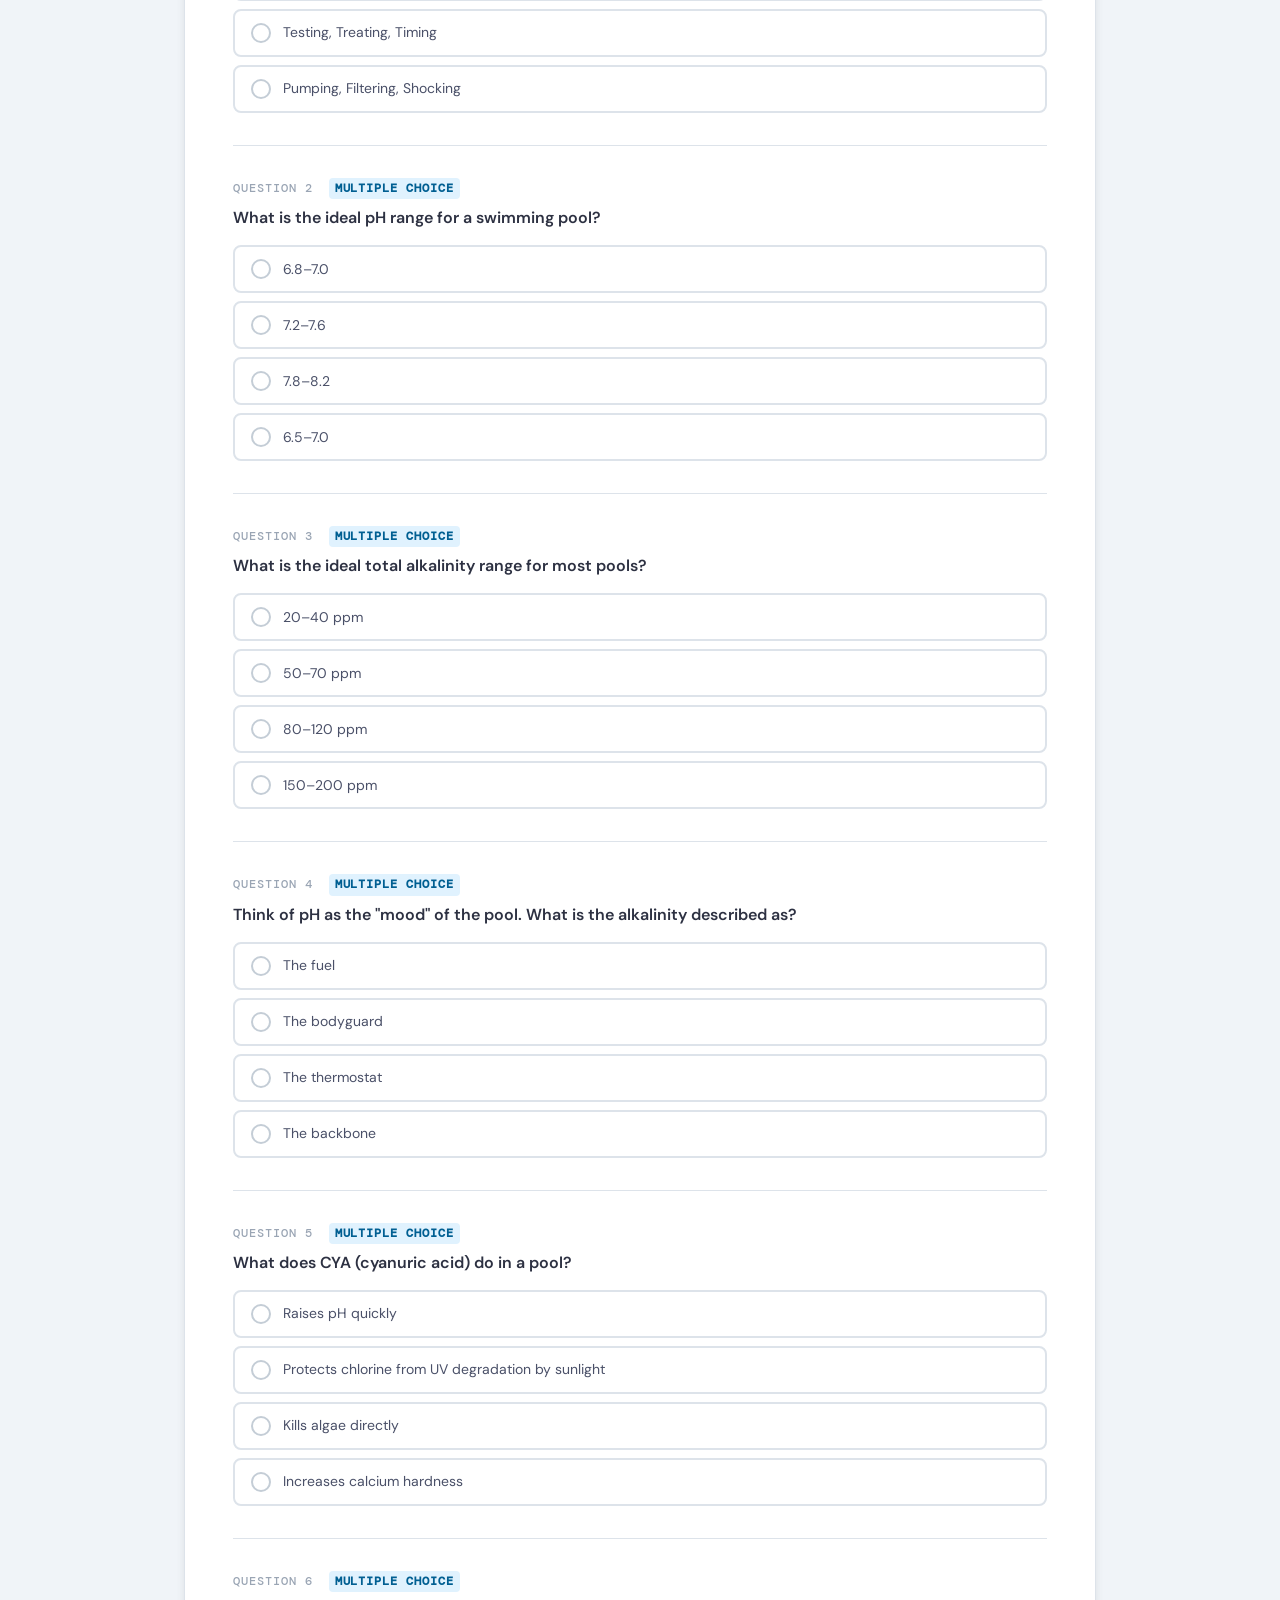
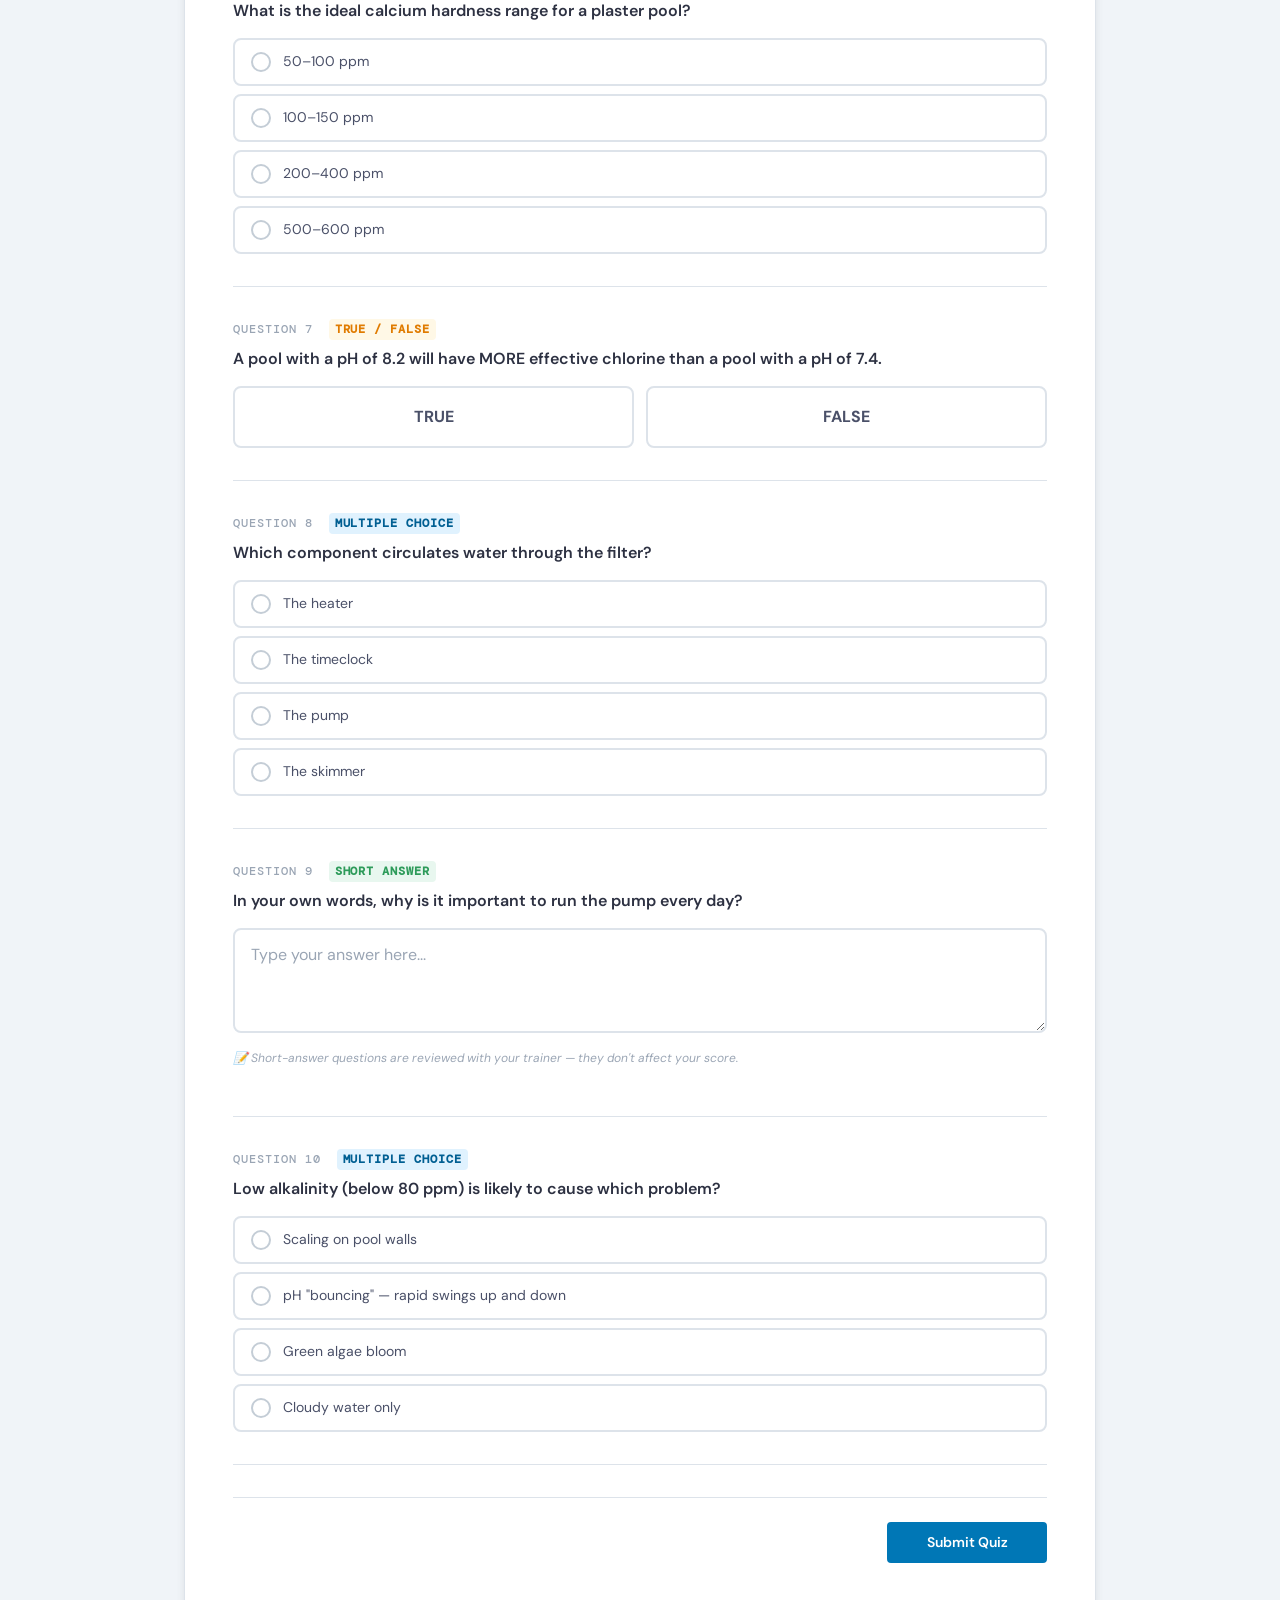
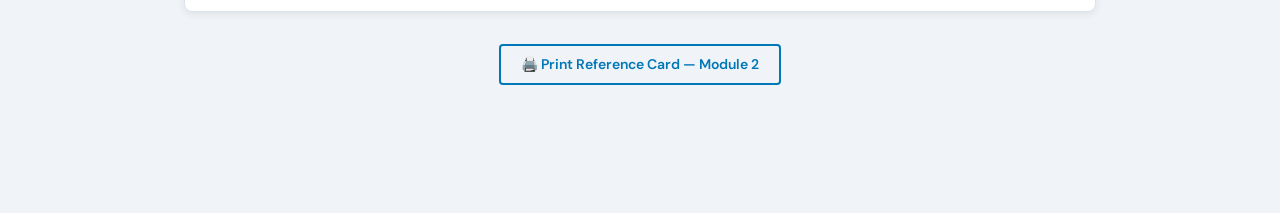
==== commit 6b8eedca: "Simplify all 6 modules to difficulty level 2-3/10 - Module 1: Plain-English rewrite of legal complia" ====
--- a/modules/module-2.html
+++ b/modules/module-2.html
@@ -22,7 +22,7 @@
       <div style="position:relative; z-index:1;">
         <div style="font-size:var(--text-sm); font-weight:600; text-transform:uppercase; letter-spacing:.08em; opacity:.75; margin-bottom:var(--space-2);">Module 2 of 6 · 1.1 hrs</div>
         <h1 style="color:white; margin-bottom:var(--space-3); font-size:var(--text-3xl);">Pool Fundamentals</h1>
-        <p style="opacity:.9; margin:0; max-width:56ch;">Master the three elements of pool care, understand how water chemistry works, and learn the ideal ranges for every key parameter you'll test at every service stop.</p>
+        <p style="opacity:.9; margin:0; max-width:56ch;">Learn what a pool actually needs to stay clean and safe. We'll cover the three things every pool depends on, what water chemistry means, and the key numbers you'll check at every service visit.</p>
       </div>
       <div style="position:absolute; right:-20px; top:-20px; font-size:120px; opacity:.08; pointer-events:none; z-index:0;">🏊</div>
     </div>
@@ -31,17 +31,42 @@
     <div class="callout callout-info" style="margin-bottom: var(--space-8);">
       <strong>By the end of this module you will be able to:</strong>
       <ul style="margin-top:var(--space-3); padding-left:var(--space-5); list-style:disc;">
-        <li>Explain the three elements of pool care and why each matters</li>
-        <li>State the ideal range for pH, alkalinity, calcium hardness, and CYA</li>
-        <li>Describe what CYA does and why over-stabilization is a problem</li>
-        <li>Explain why pH matters more than any other single parameter</li>
+        <li>Name the three things every pool needs to stay healthy, and explain why each one matters</li>
+        <li>Give the correct target range for pH, alkalinity, calcium hardness, and CYA from memory</li>
+        <li>Explain what CYA does, and what happens when there's too much of it</li>
+        <li>Explain why pH is the most important number to get right</li>
       </ul>
+    </div>
+
+    <!-- Building Blocks Section -->
+    <div class="content-section" id="section-basics" style="margin-bottom:var(--space-8);">
+      <h2>Before We Start: Key Terms Explained</h2>
+      <p>Pool care involves some science words that might be new to you. Before we dive in, here's a plain-English explanation of each one. You'll see these terms throughout this module and every module after it.</p>
+
+      <div style="display:grid; grid-template-columns:repeat(2,1fr); gap:var(--space-4); margin:var(--space-5) 0;">
+        <div style="background:var(--color-primary-subtle); border-radius:var(--radius-lg); padding:var(--space-5); border:1px solid #c0dff7;">
+          <div style="font-weight:700; color:var(--color-primary); margin-bottom:var(--space-2);">What is pH?</div>
+          <p style="font-size:var(--text-sm); margin:0;">pH is just a number from 0 to 14. It tells you how acidic or "basic" the water is. A 7 is neutral — like pure water. Below 7 is acidic (like lemon juice). Above 7 is basic (like baking soda). Pool water should stay between <strong>7.2 and 7.6</strong> — slightly basic. That's the sweet spot where chlorine works best and water feels comfortable to swim in.</p>
+        </div>
+        <div style="background:#fff8e6; border-radius:var(--radius-lg); padding:var(--space-5); border:1px solid #fcd97a;">
+          <div style="font-weight:700; color:var(--color-amber); margin-bottom:var(--space-2);">What is ppm?</div>
+          <p style="font-size:var(--text-sm); margin:0;">ppm stands for "parts per million." It's a way to measure tiny amounts of something in water. Here's an easy way to picture it: imagine filling a million cups of water. If 1 of those cups had something added to it, that's 1 ppm. Pool chemicals are measured in ppm because even small amounts make a big difference.</p>
+        </div>
+        <div style="background:var(--color-success-light); border-radius:var(--radius-lg); padding:var(--space-5); border:1px solid #a4d4b4;">
+          <div style="font-weight:700; color:var(--color-success); margin-bottom:var(--space-2);">What does chlorine do?</div>
+          <p style="font-size:var(--text-sm); margin:0;">Chlorine is a disinfectant. That means it kills germs, bacteria, and algae in the water. Without chlorine, a pool would quickly become unsafe to swim in. Think of chlorine as the pool's immune system — it's constantly fighting off anything that could make swimmers sick.</p>
+        </div>
+        <div style="background:var(--color-bg); border-radius:var(--radius-lg); padding:var(--space-5); border:1px solid var(--border-color);">
+          <div style="font-weight:700; color:var(--color-dark); margin-bottom:var(--space-2);">What is alkalinity?</div>
+          <p style="font-size:var(--text-sm); margin:0;">Alkalinity is a measure of the water's ability to resist changes in pH. Think of it like a shock absorber. When alkalinity is at the right level, your pH stays stable — it doesn't jump around when you add chemicals. When alkalinity is low, pH bounces around wildly and becomes very hard to control. We'll cover the right range shortly.</p>
+        </div>
+      </div>
     </div>
 
     <!-- Section 1: Three Elements -->
     <div class="content-section" id="section-three" style="margin-bottom:var(--space-8);">
       <h2>1. The Three Elements of Pool Care</h2>
-      <p>Every healthy pool requires three things working together. Neglect any one and the others compensate less and less until the pool fails. Think of it as a three-legged stool.</p>
+      <p>A healthy pool needs three things working together at all times. If any one of them is missing or broken, the other two can't make up for it. Think of it like a three-legged stool — all three legs have to be there or the whole thing falls over.</p>
 
       <div class="interactive-section" style="margin:var(--space-6) 0;">
         <div class="interactive-section__title">🔄 Pool Care Wheel</div>
@@ -73,18 +98,18 @@
           <div id="wheel-panel-area">
             <div class="wheel-panel" id="wp-chemistry">
               <div class="wheel-panel__title">⚗️ Chemistry</div>
-              <p>Balanced chemistry keeps the water safe for swimmers and protects equipment. The key parameters are pH, total alkalinity, calcium hardness, free chlorine, and CYA. When chemistry is off, everything else suffers — cloudy water, algae, scale, corrosion.</p>
-              <p><strong>pH is the most important single parameter.</strong> It directly controls how effective your chlorine is. An ideal pH of 7.2–7.6 means roughly 50–60% of your chlorine is active. At pH 8.0, only ~20% is active — so you can have "enough" chlorine on paper but almost none doing work.</p>
+              <p>Chemistry is about keeping the water balanced. That means the right amount of chlorine to kill germs, the right pH so the water doesn't irritate skin or eyes, and several other measurements that we'll cover in this module.</p>
+              <p>When chemistry is off, you get cloudy water, algae, or water that damages the pool itself. <strong>pH is the most important number to get right</strong> — it controls whether your chlorine can actually do its job. At the right pH (7.2–7.6), about half your chlorine is active and working. At a high pH of 8.0, only about 20% is working. So even if the chlorine level looks fine on a test, bad pH can make it almost useless.</p>
             </div>
             <div class="wheel-panel" id="wp-circulation">
               <div class="wheel-panel__title">🔄 Circulation</div>
-              <p>The pump pulls water through the skimmer and main drain, pushes it through the filter, and returns it to the pool through the return jets. <strong>Without circulation, chemistry treatments can't reach the whole pool</strong>, dead zones form, and algae blooms in corners and steps.</p>
-              <p>Run the pump <strong>8–12 hours per day in summer</strong>. The timeclock controls this — check it is set correctly at every service stop. One full "turnover" of pool volume through the filter per day is the minimum goal.</p>
+              <p>Circulation means the water is constantly moving. The pump pulls water out of the pool, pushes it through the filter to clean it, then sends it back. Without that movement, chemicals can't spread evenly, and algae starts growing in the still corners.</p>
+              <p>The pump needs to run <strong>8–12 hours per day in summer</strong>. There's a timer (called a timeclock) that controls this. Part of your job is checking that it's set correctly at every visit.</p>
             </div>
             <div class="wheel-panel" id="wp-maintenance">
               <div class="wheel-panel__title">🧹 Maintenance</div>
-              <p>Physical maintenance removes debris, biofilm, and sediment that chemistry alone can't handle. Skimming removes floating leaves, brushing dislodges biofilm from walls before it becomes visible algae, and vacuuming removes settled debris from the floor.</p>
-              <p>Even chemically-balanced pools with good circulation will develop problems without regular mechanical cleaning. <strong>An ounce of brushing is worth a pound of algaecide.</strong></p>
+              <p>Maintenance is the physical cleaning — skimming leaves off the surface, brushing the walls and floor, and vacuuming up debris that settles on the bottom. Chemicals alone can't do this job.</p>
+              <p>Here's why brushing matters even when the pool looks clean: algae starts as a thin, invisible film on the pool walls before it turns green. Regular brushing breaks that film and stops algae before it ever becomes a problem. <strong>An ounce of brushing is worth a pound of algaecide.</strong></p>
             </div>
             <div id="wp-placeholder" style="text-align:center; color:var(--color-locked); padding:var(--space-8);">
               ← Select an element to explore it
@@ -97,7 +122,16 @@
     <!-- Section 2: Chemistry Ranges -->
     <div class="content-section" id="section-chemistry" style="margin-bottom:var(--space-8);">
       <h2>2. Key Chemistry Ranges</h2>
-      <p>You'll test these parameters at every service stop. Knowing the ranges cold — without looking them up — is essential to making quick, correct chemical decisions in the field.</p>
+      <p>At every service stop, you'll test the pool water and check five numbers. Each number tells you something different about the water's health. The goal is to keep each number inside its "ideal range." Too low or too high — and something goes wrong.</p>
+      <p>Here's a quick overview of what each chemical does, before we get to the numbers:</p>
+      <ul style="padding-left:var(--space-5); list-style:disc; margin-bottom:var(--space-5);">
+        <li><strong>pH</strong> — Controls how acidic or basic the water is. Directly affects how well chlorine works. This is the most important number.</li>
+        <li><strong>Total Alkalinity</strong> — The "shock absorber" for pH. Keeps pH from jumping around when chemicals are added.</li>
+        <li><strong>Calcium Hardness</strong> — Measures dissolved calcium in the water. Too little and the water eats away at plaster surfaces. Too much and it leaves white scale buildup.</li>
+        <li><strong>Free Chlorine (FC)</strong> — This is the amount of chlorine that's actually active and available to kill germs. The "free" part means it hasn't been used up yet.</li>
+        <li><strong>CYA (Stabilizer)</strong> — Protects chlorine from being destroyed by the sun. We'll cover CYA in detail in the next section.</li>
+      </ul>
+      <p>Now here are the target ranges. These are the numbers you need to memorize:</p>
 
       <div style="overflow-x:auto; margin-bottom:var(--space-5);">
         <table style="width:100%; border-collapse:collapse;">
@@ -151,15 +185,19 @@
 
     <!-- Section 3: CYA Deep Dive -->
     <div class="content-section" id="section-cya" style="margin-bottom:var(--space-8);">
-      <h2>3. CYA — The Double-Edged Stabilizer</h2>
-      <p>Cyanuric acid (CYA) is the stabilizer in trichlor tablets and most granular chlorine products. It forms a temporary bond with chlorine molecules, shielding them from UV light. Without CYA, outdoor chlorine evaporates in 2–4 hours of direct sun.</p>
-
-      <p>But CYA accumulates. Every time you add trichlor tabs, you're adding more CYA. Over time, pools can reach 100–200 ppm — this is called <strong>over-stabilization</strong>. At these levels, the CYA holds the chlorine so tightly that it can't kill bacteria or algae effectively. The pool may "test fine" for chlorine but still turn green. There is no chemical that removes CYA — the only solution is to <strong>drain and dilute</strong>.</p>
+      <h2>3. CYA — Chlorine's Sunscreen</h2>
+      <p><strong>The problem:</strong> The sun destroys chlorine. UV rays from sunlight break down chlorine molecules and make them inactive. Without any protection, chlorine in an outdoor pool can disappear in just 2 to 4 hours of direct sun. That's expensive, and it leaves the pool unprotected.</p>
+
+      <p><strong>The solution:</strong> CYA (short for cyanuric acid, also called a "stabilizer") acts like sunscreen for chlorine. It bonds loosely with chlorine molecules and shields them from UV rays, so they last much longer in the water. Most chlorine tablets already have CYA built into them.</p>
+
+      <p><strong>The problem with too much CYA:</strong> Here's where it gets tricky. CYA builds up over time. Every time you add chlorine tablets, you add a little more CYA to the water. Unlike chlorine, CYA doesn't get used up — it just accumulates. When CYA gets too high (above 80–100 ppm), it grabs onto the chlorine <em>so tightly</em> that the chlorine can't do its job anymore. The pool test might show "2 ppm chlorine," but almost none of it is active. The pool can turn green even though the numbers look fine on paper. This is called <strong>over-stabilization</strong>.</p>
+
+      <p><strong>The fix:</strong> There is no chemical that removes CYA. The only way to lower it is to drain some of the water out and refill with fresh water. This dilutes the CYA back to a safe level.</p>
 
       <!-- Knowledge check -->
       <div class="knowledge-check">
         <div class="knowledge-check__label">Quick Check</div>
-        <div class="knowledge-check__question">A pool CYA tests at 150 ppm. The best course of action is:</div>
+        <div class="knowledge-check__question">A pool's CYA tests at 150 ppm (the ideal range is 30–50 ppm). What should you do?</div>
         <div class="knowledge-check__choices">
           <button class="kc-choice" onclick="kcAnswer(this, false, 'There is no chemical that removes CYA. Adding shock cannot fix over-stabilization.')">Add extra shock to compensate</button>
           <button class="kc-choice" onclick="kcAnswer(this, false, 'Muriatic acid adjusts pH, not CYA. There\'s no chemical to remove CYA.')">Add muriatic acid to neutralize</button>
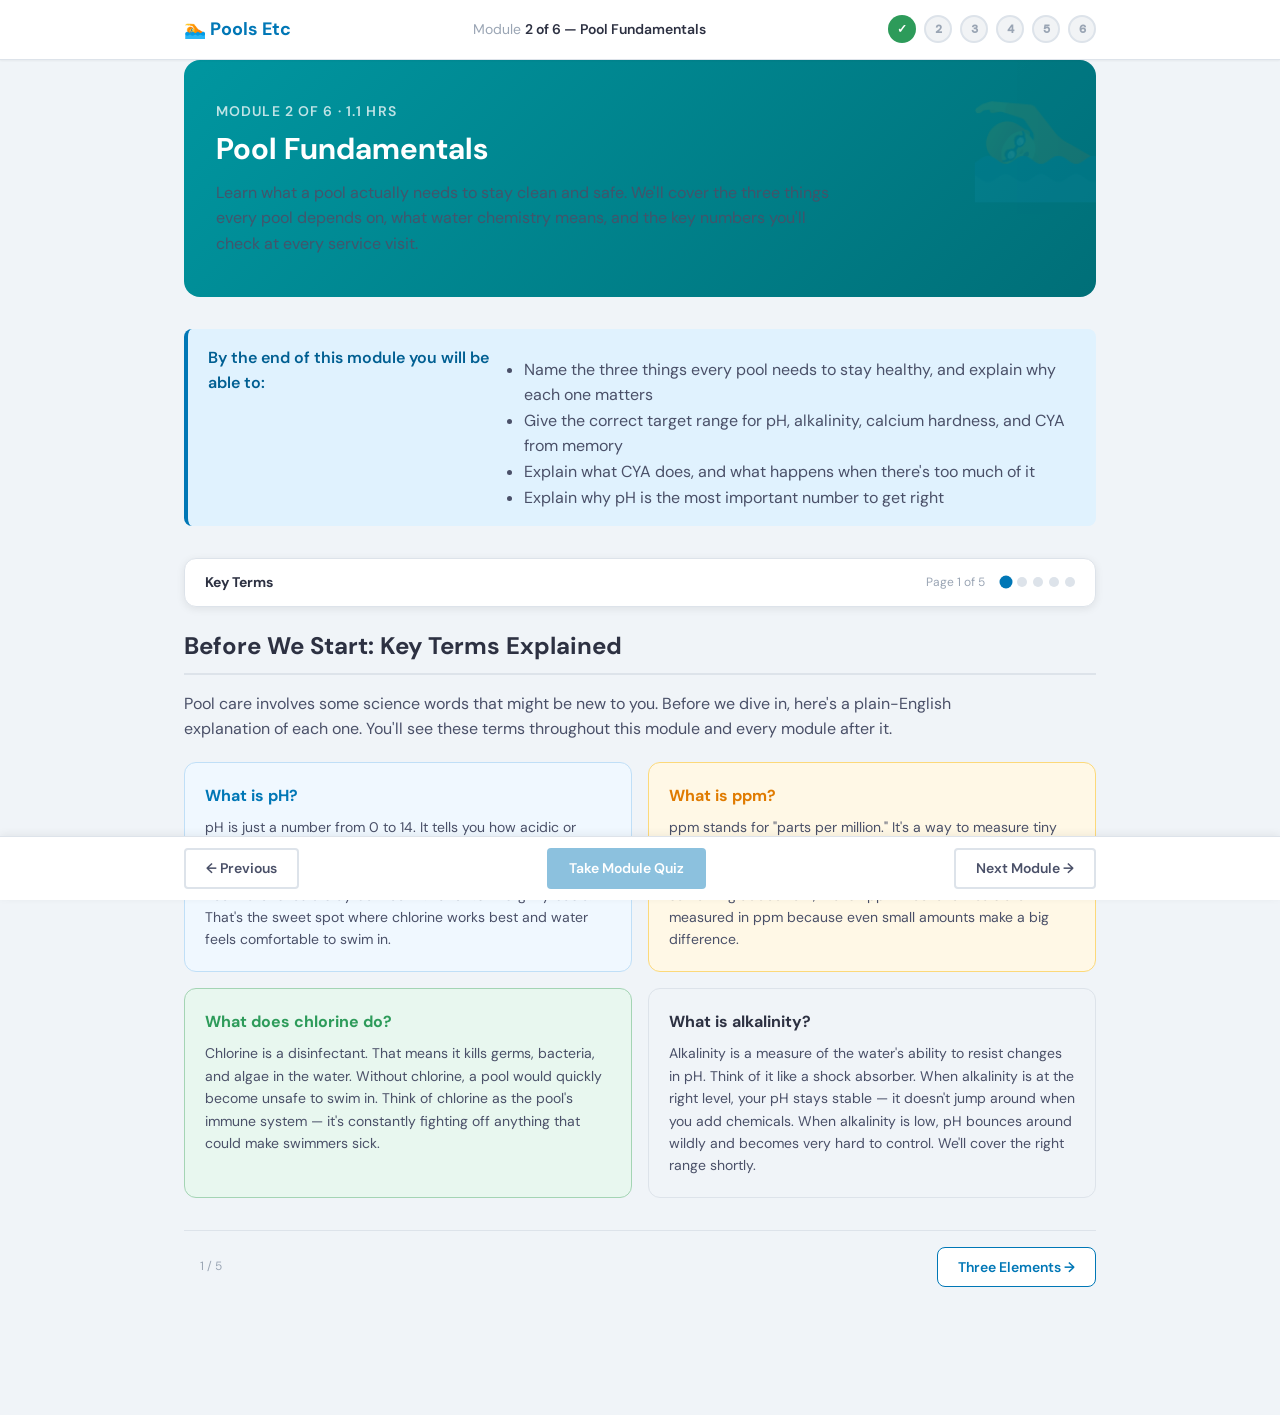
==== commit 42d8707c: "Add module pagination — break each module into pages Creates assets/js/pager.js (ModulePager) with d" ====
--- a/modules/module-2.html
+++ b/modules/module-2.html
@@ -208,7 +208,7 @@
     </div>
 
     <!-- Interactive: Chemistry Sliders -->
-    <div class="interactive-section" style="margin-bottom:var(--space-8);">
+    <div class="interactive-section" id="m2-chem-sliders" style="margin-bottom:var(--space-8);">
       <div class="interactive-section__title">🎚️ Chemistry Range Practice</div>
       <div class="interactive-section__subtitle">Read the scenario, then drag the slider to show whether the reading is low, ideal, or high.</div>
 
@@ -251,7 +251,7 @@
       </div>
     </div>
 
-    <div style="text-align:center; margin-bottom:var(--space-8);">
+    <div id="m2-refcard" style="text-align:center; margin-bottom:var(--space-8);">
       <a href="../reference-cards/ref-card-2.html" class="btn btn-secondary" target="_blank">🖨️ Print Reference Card — Module 2</a>
     </div>
 
@@ -264,6 +264,7 @@
 <script src="../assets/js/navigation.js"></script>
 <script src="../assets/js/engine.js"></script>
 <script src="../assets/js/interactions/flip-cards.js"></script>
+<script src="../assets/js/pager.js"></script>
 
 <script>
   Progress.init();
@@ -289,6 +290,15 @@
       { front: 'What happens to chlorine effectiveness at pH 8.0?', back: 'Only ~20% is in active form — 5x less effective than at 7.4' },
     ],
   });
+
+  // Pagination
+  ModulePager.init([
+    { title: 'Key Terms',         elements: ['section-basics'] },
+    { title: 'Three Elements',    elements: ['section-three'] },
+    { title: 'Chemistry Ranges',  elements: ['section-chemistry', 'm2-chem-sliders'] },
+    { title: 'CYA Explained',     elements: ['section-cya'] },
+    { title: 'Review & Quiz',     elements: ['module2-flashcards', 'module-quiz', 'm2-refcard'] },
+  ]);
 
   // Pool Care Wheel logic
   var wheelVisited = new Set();
--- a/assets/css/components.css
+++ b/assets/css/components.css
@@ -1,3 +1,115 @@
+/* ============================================
+   MODULE PAGER
+   ============================================ */
+.pager-topbar {
+  background: var(--color-white);
+  border: 1px solid var(--border-color);
+  border-radius: var(--radius-lg);
+  padding: var(--space-3) var(--space-5);
+  margin-bottom: var(--space-6);
+  box-shadow: var(--shadow-sm);
+  position: sticky;
+  top: 8px;
+  z-index: 100;
+}
+
+.pager-topbar__inner {
+  display: flex;
+  align-items: center;
+  gap: var(--space-4);
+  flex-wrap: wrap;
+}
+
+.pager-topbar__label {
+  font-weight: 700;
+  color: var(--color-dark);
+  font-size: var(--text-sm);
+  flex: 1;
+  min-width: 0;
+  white-space: nowrap;
+  overflow: hidden;
+  text-overflow: ellipsis;
+}
+
+.pager-topbar__step {
+  font-size: var(--text-xs);
+  color: var(--color-locked);
+  white-space: nowrap;
+}
+
+.pager-dots {
+  display: flex;
+  align-items: center;
+  gap: 6px;
+}
+
+.pager-dot {
+  width: 10px;
+  height: 10px;
+  border-radius: var(--radius-full);
+  background: var(--border-color);
+  border: none;
+  padding: 0;
+  cursor: pointer;
+  transition: background var(--transition-fast), transform var(--transition-fast);
+}
+
+.pager-dot:hover {
+  background: var(--color-primary);
+  transform: scale(1.2);
+}
+
+.pager-dot--active {
+  background: var(--color-primary);
+  transform: scale(1.3);
+}
+
+/* Bottom nav */
+.pager-footnav {
+  margin-top: var(--space-8);
+  margin-bottom: var(--space-4);
+  padding: var(--space-4) 0;
+  border-top: 1px solid var(--border-color);
+}
+
+.pager-footnav__inner {
+  display: flex;
+  align-items: center;
+  justify-content: space-between;
+  gap: var(--space-4);
+}
+
+.pager-footnav__counter {
+  font-size: var(--text-xs);
+  color: var(--color-locked);
+  white-space: nowrap;
+}
+
+.pager-btn {
+  display: inline-flex;
+  align-items: center;
+  gap: var(--space-2);
+  padding: var(--space-2) var(--space-5);
+  border-radius: var(--radius-md);
+  font-size: var(--text-sm);
+  font-weight: 600;
+  cursor: pointer;
+  transition: background var(--transition-fast), color var(--transition-fast), box-shadow var(--transition-fast);
+  border: 1px solid var(--color-primary);
+  background: var(--color-white);
+  color: var(--color-primary);
+}
+
+.pager-btn:hover {
+  background: var(--color-primary);
+  color: white;
+  box-shadow: var(--shadow-sm);
+}
+
+.pager-btn--next {
+  margin-left: auto;
+}
+
 /* ============================================
    CARDS
    ============================================ */
